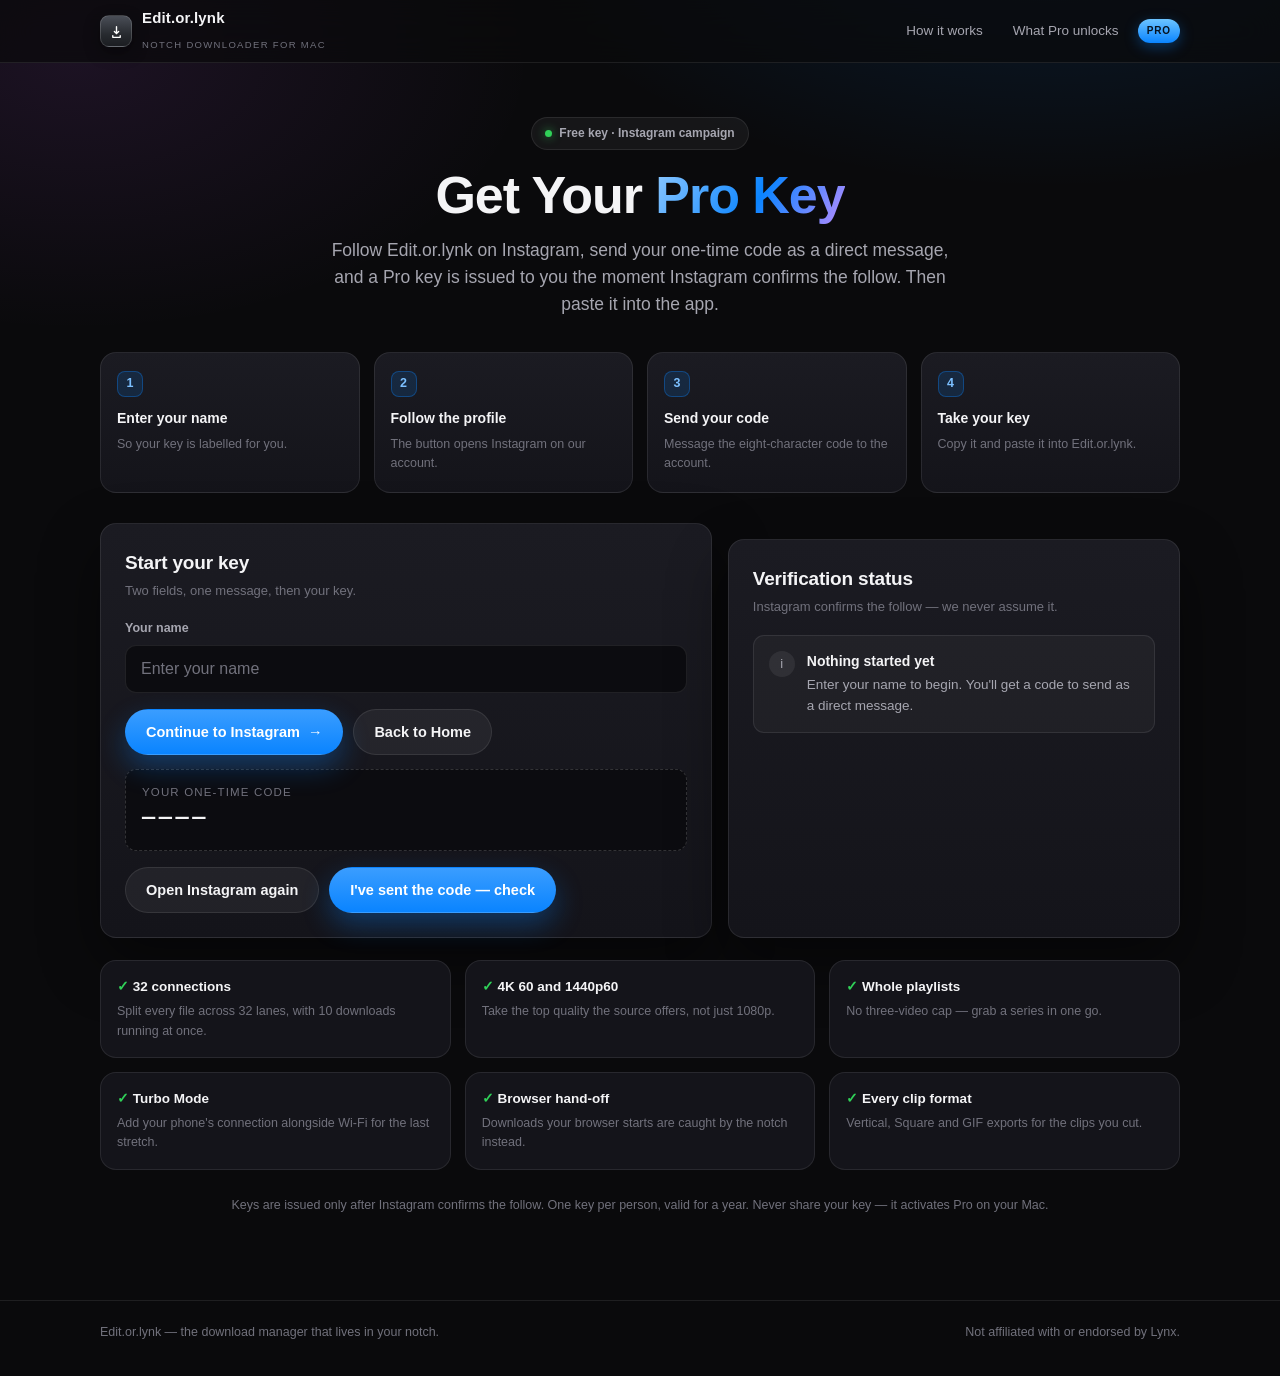
==== public/index.html @ e5c4f93d "Add files via upload" ====
<html>
  <head>
    <meta charset="utf-8" />
    <title>Edit.or.lynk</title>
    <meta http-equiv="refresh" content="0; url=get-pro-key.html" />
    <link rel="canonical" href="get-pro-key.html" />
    <script>
      location.replace("get-pro-key.html");
    </script>
  </head>
  <body>
    <p><a href="get-pro-key.html">Get your Pro key →</a></p>
  </body>
</html>
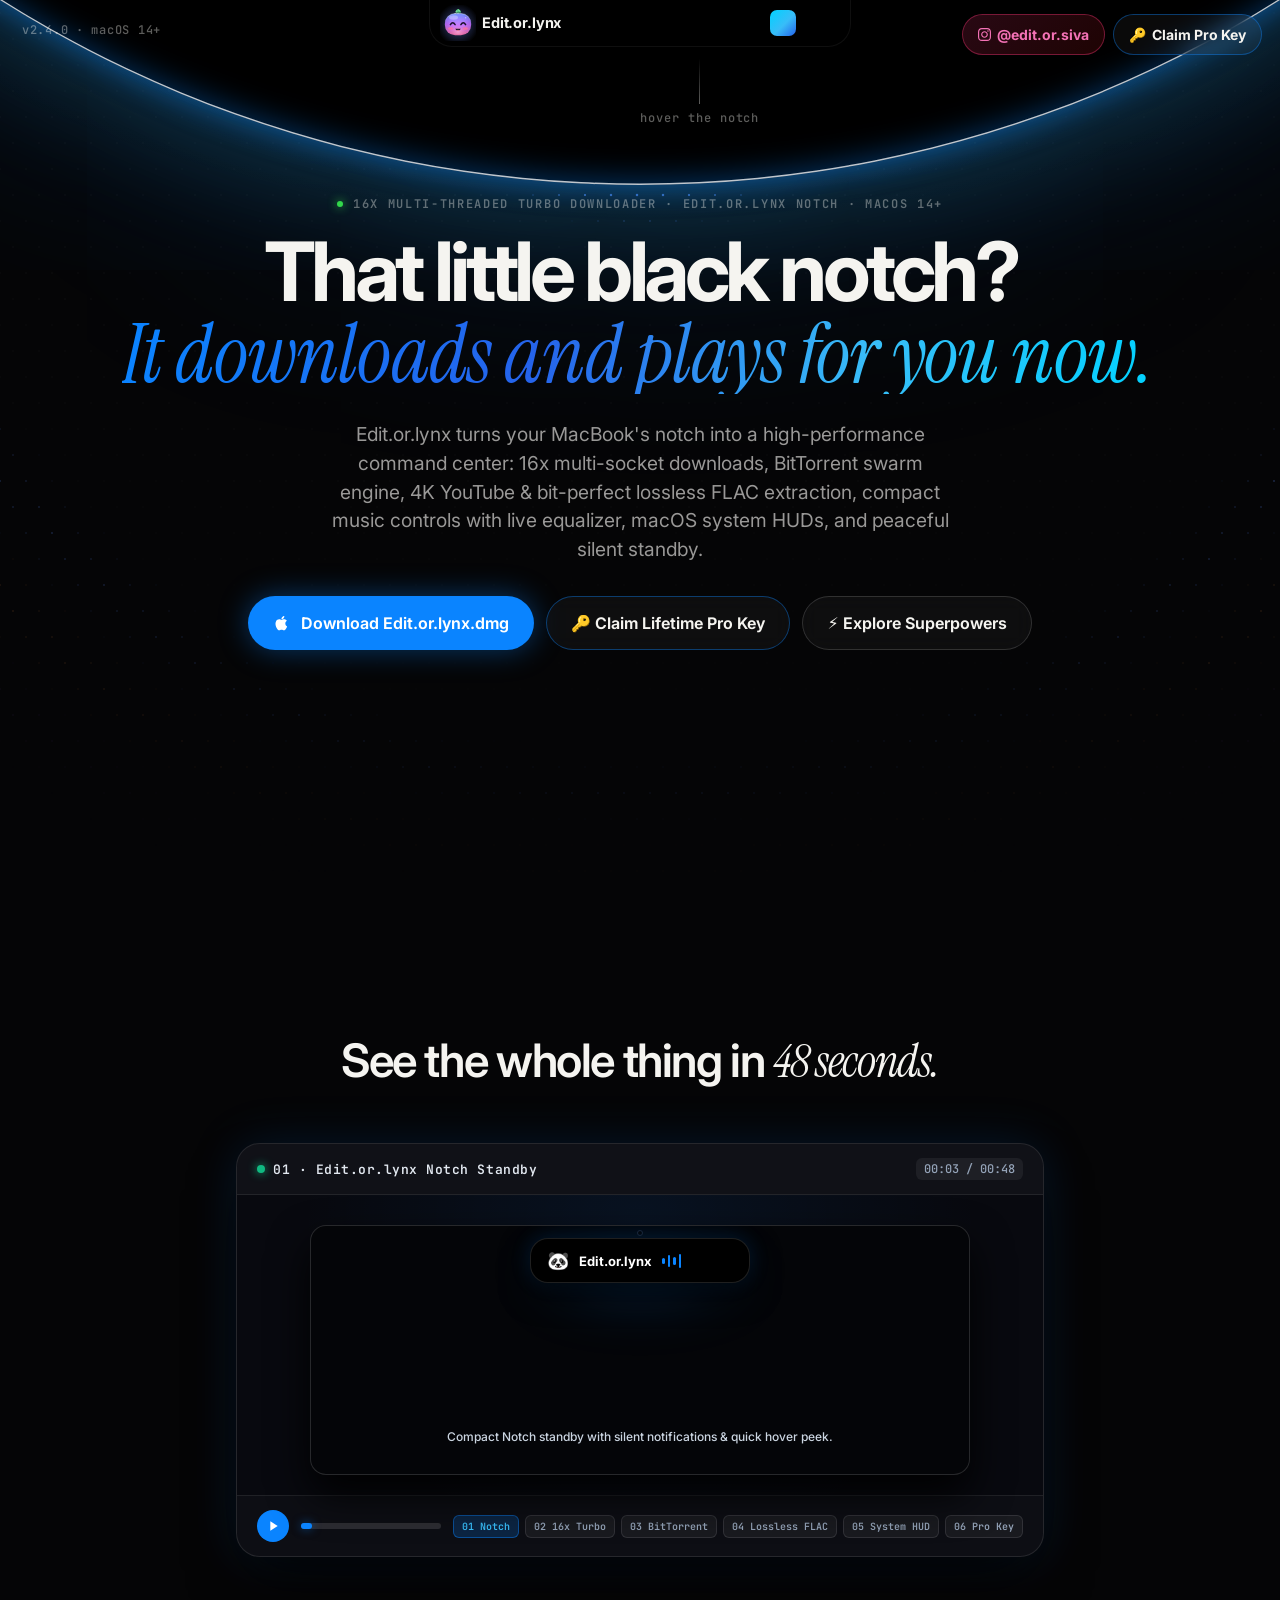
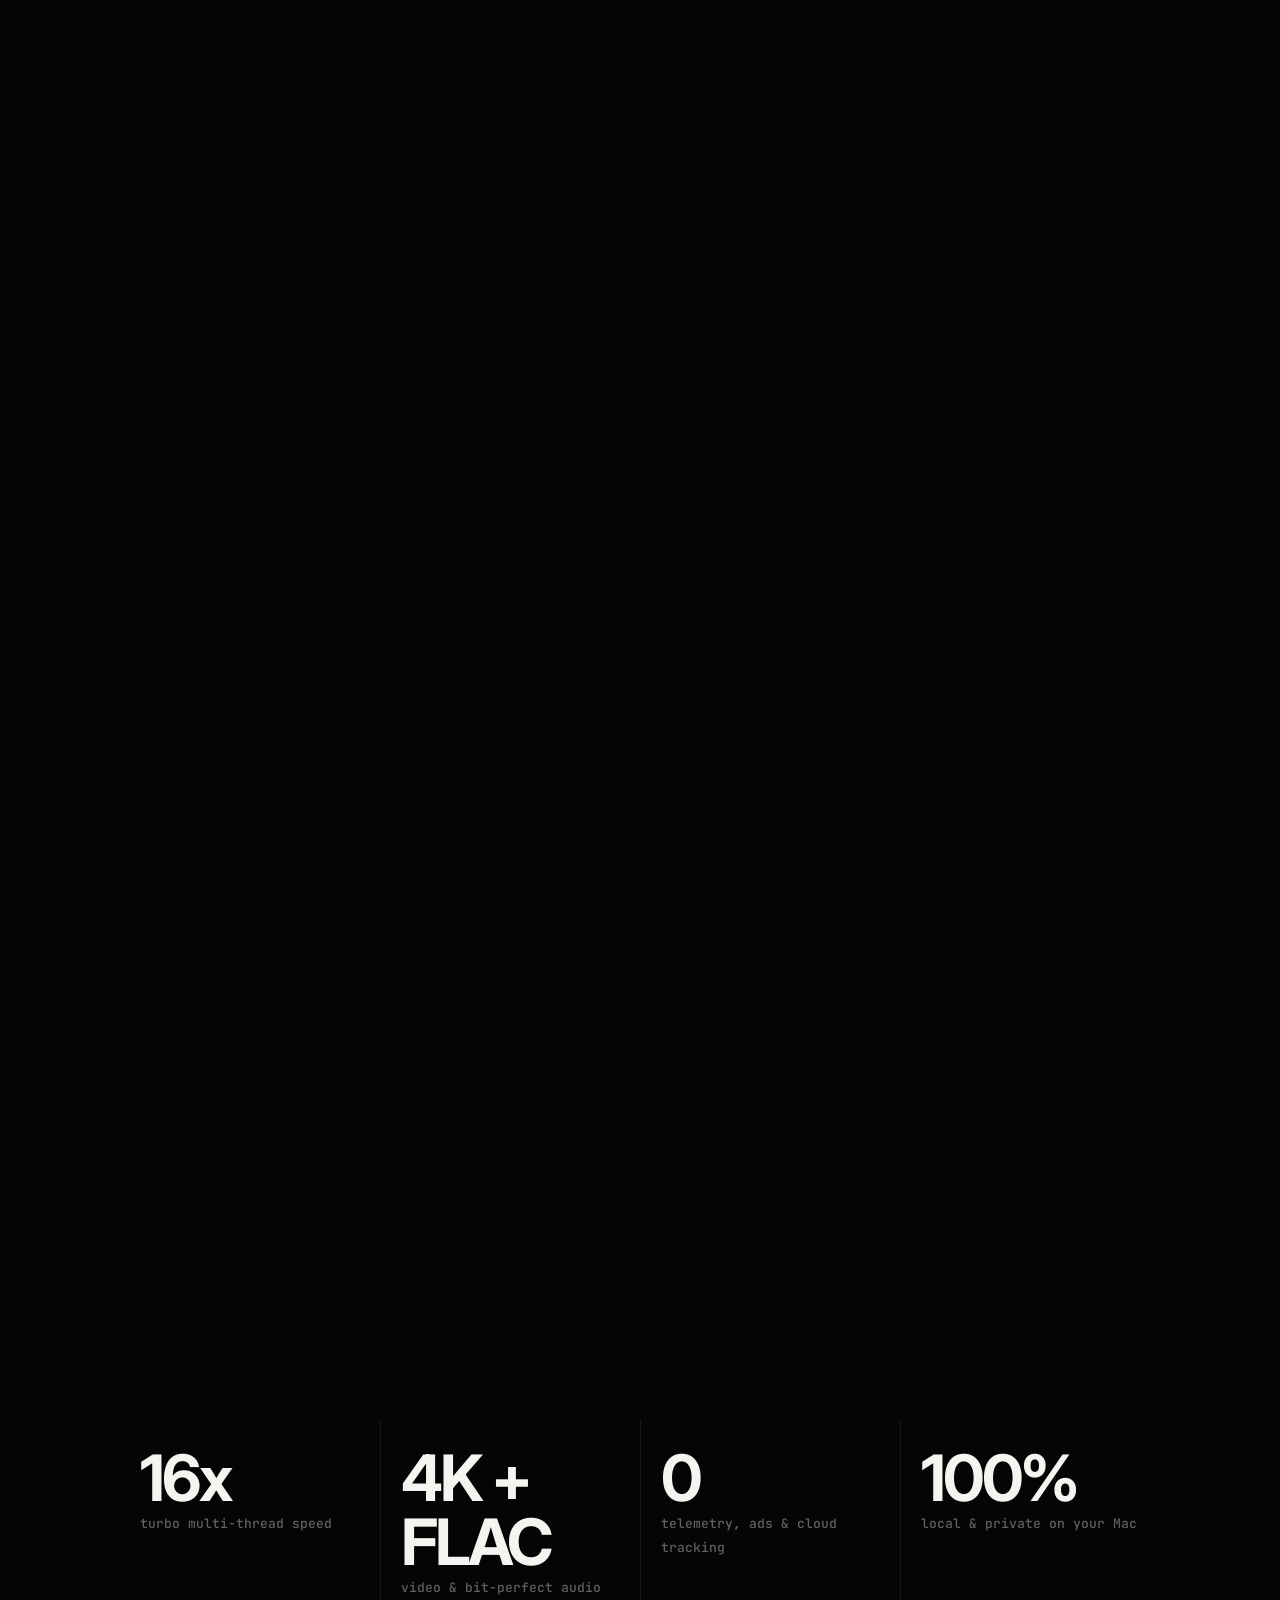
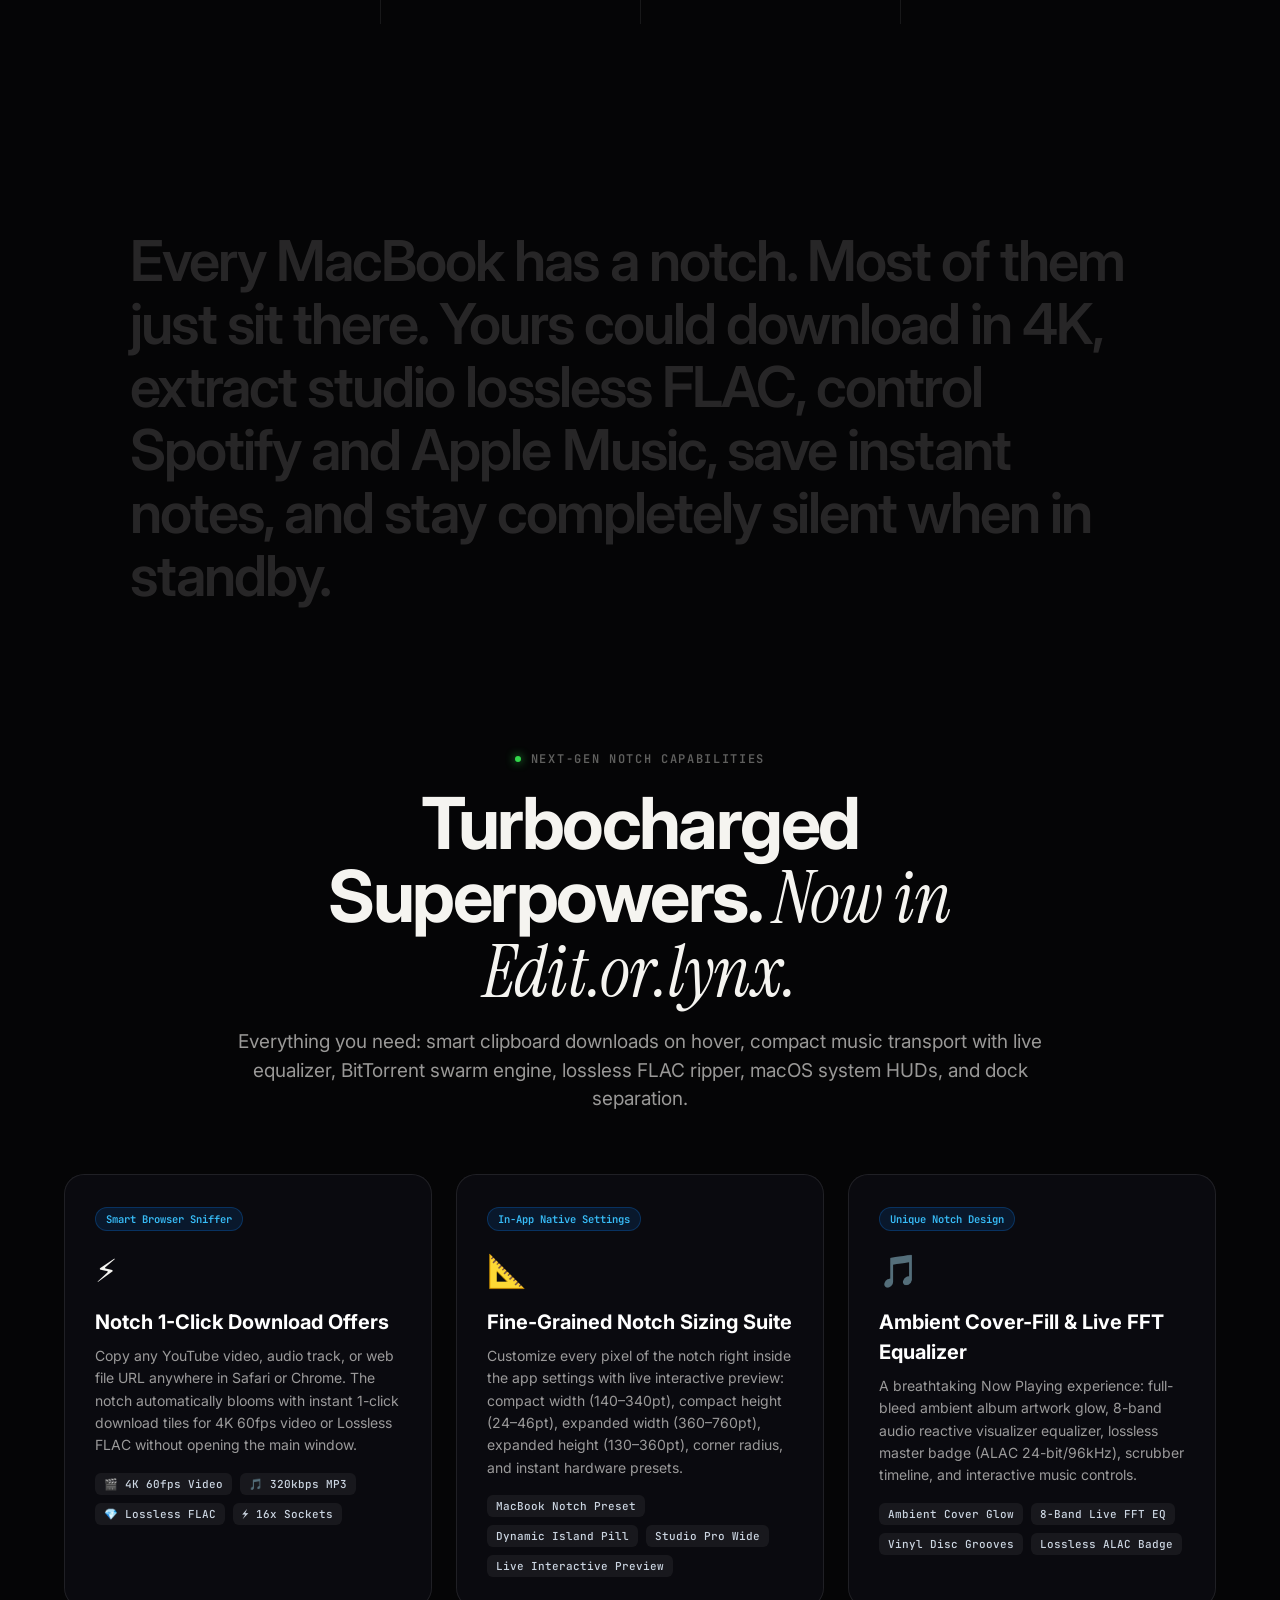
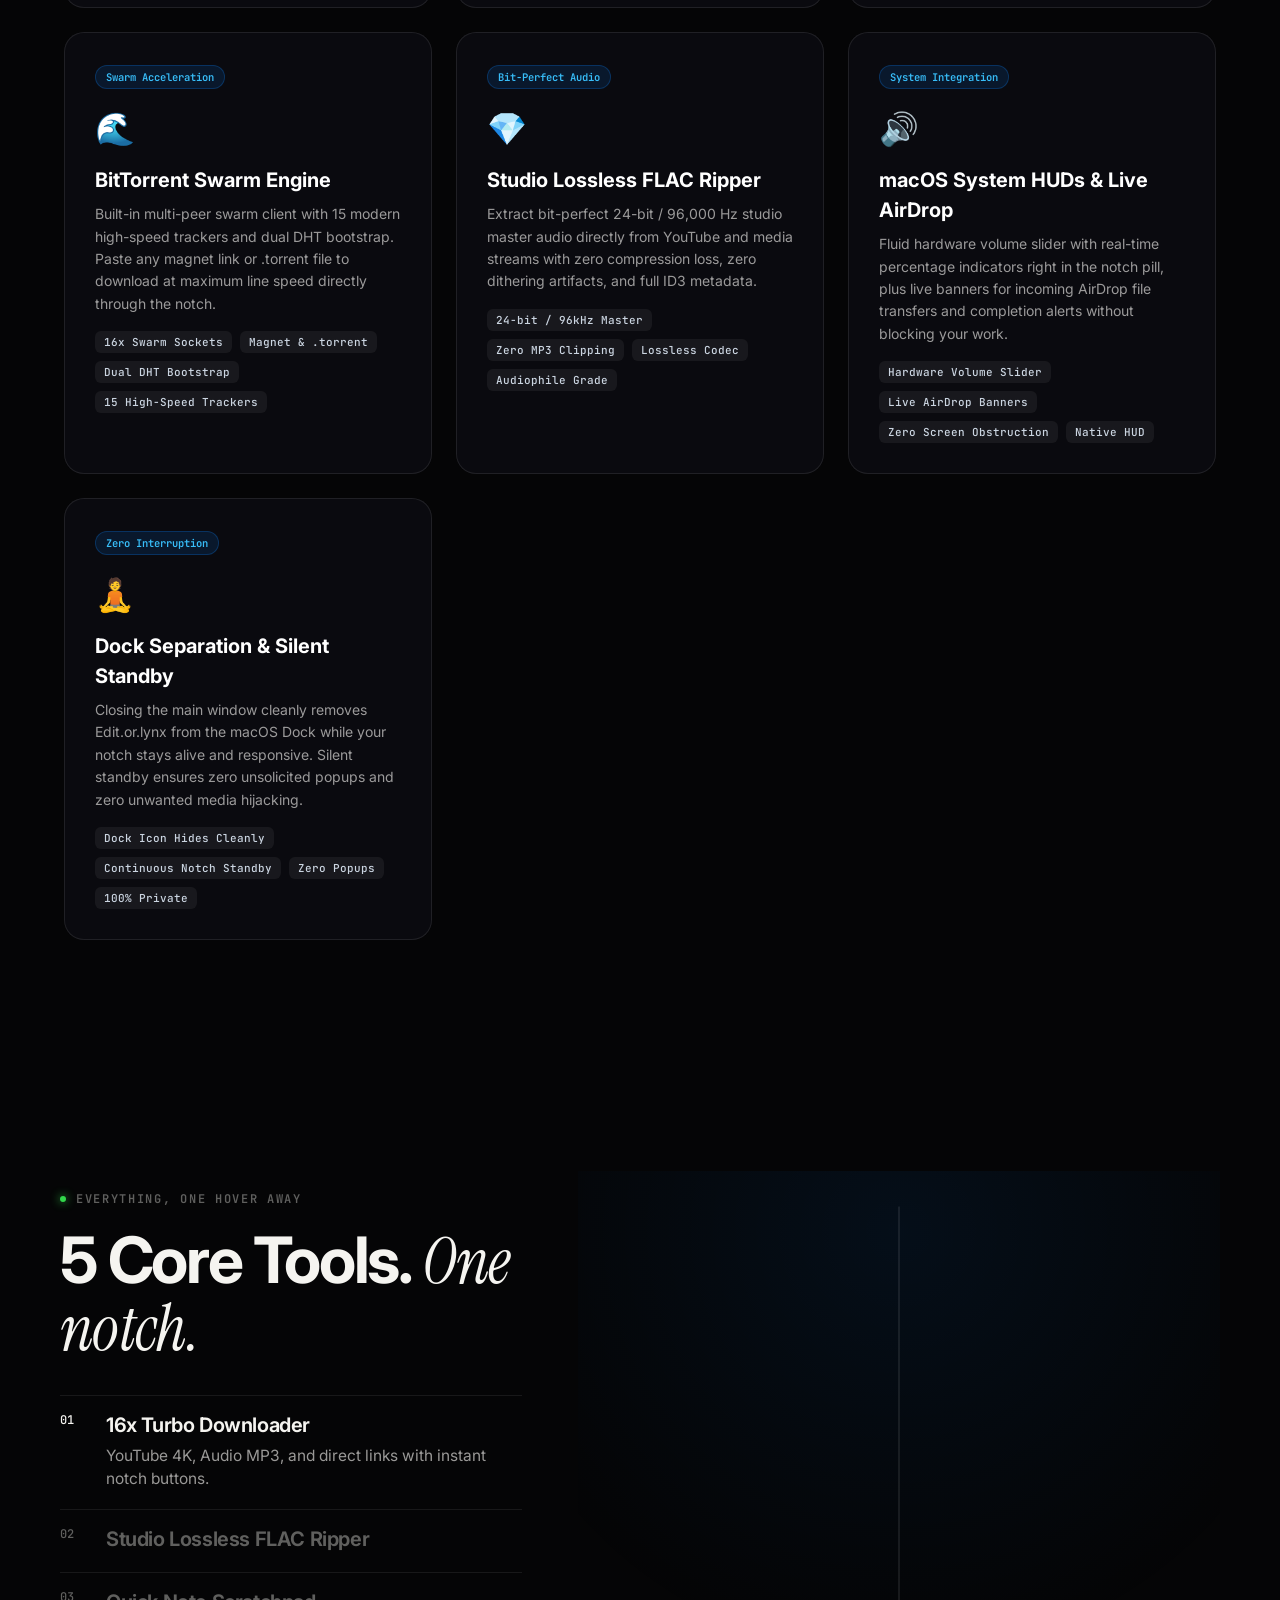
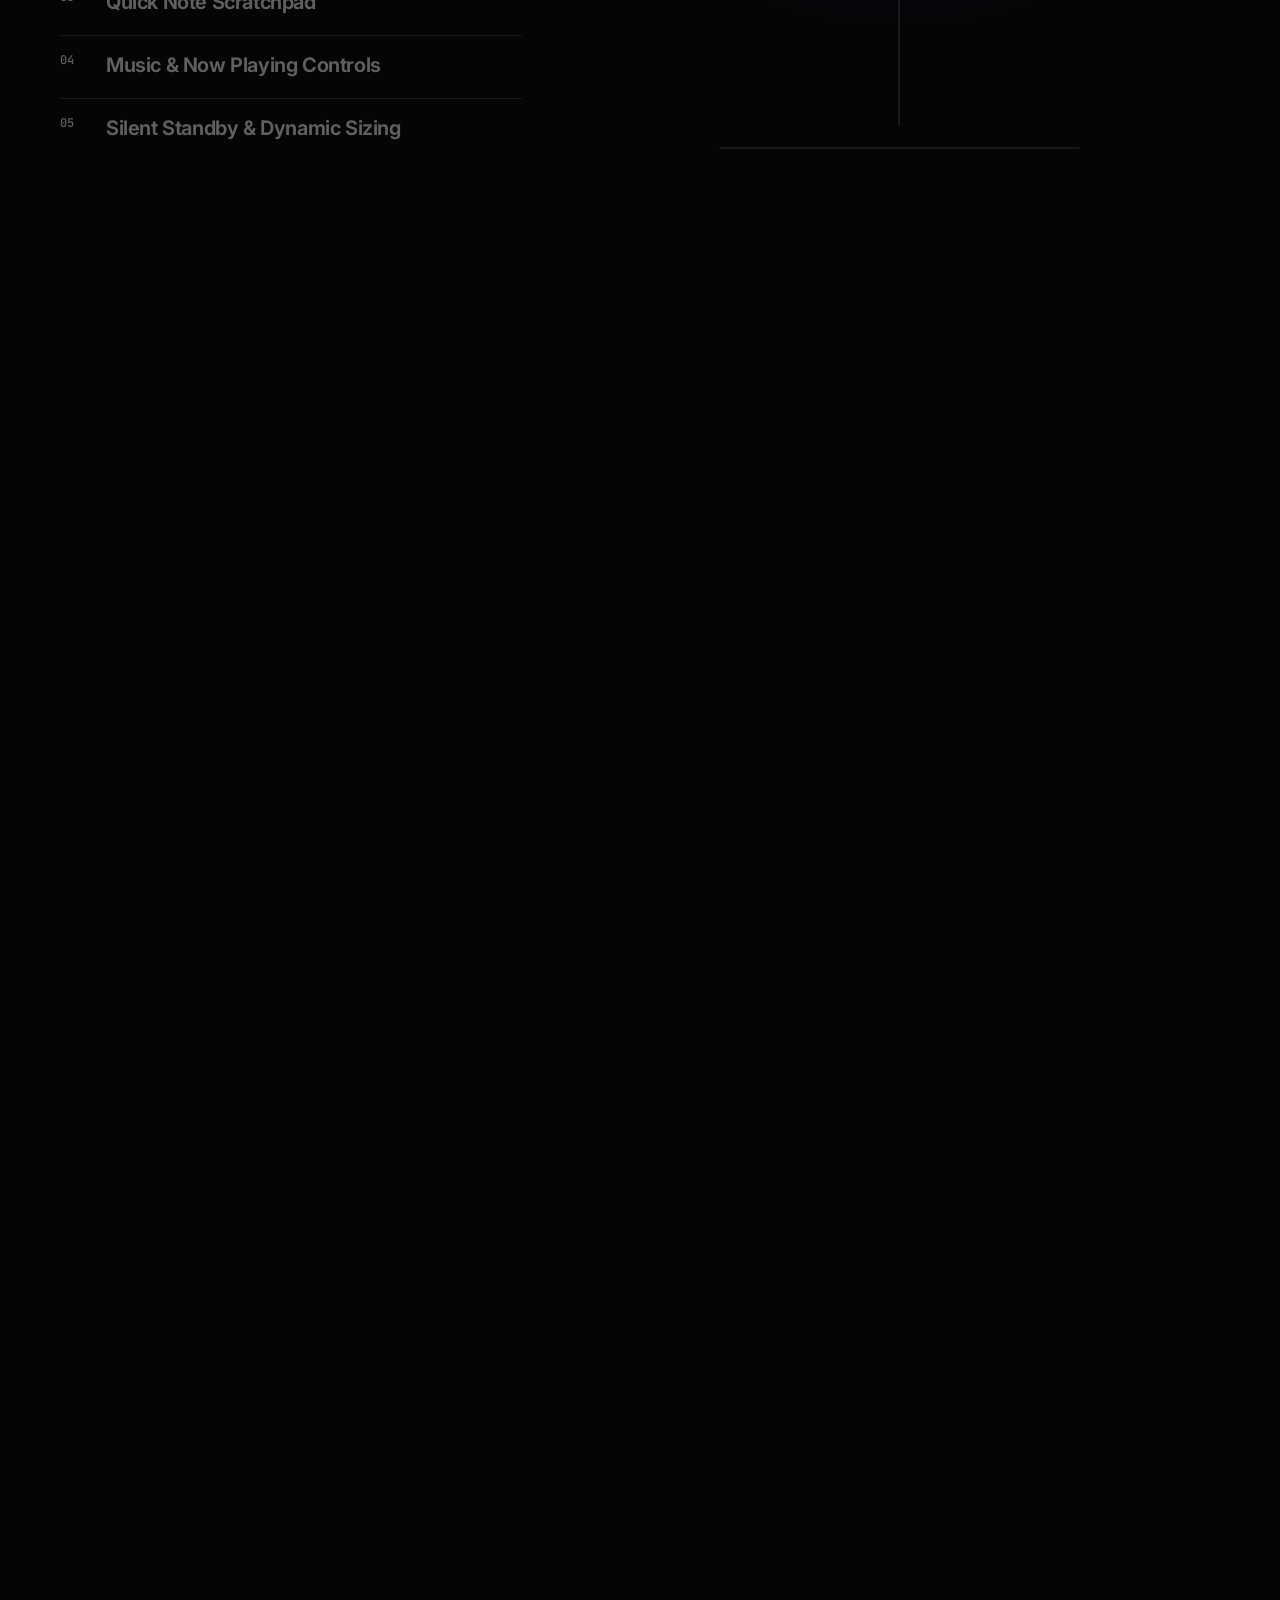
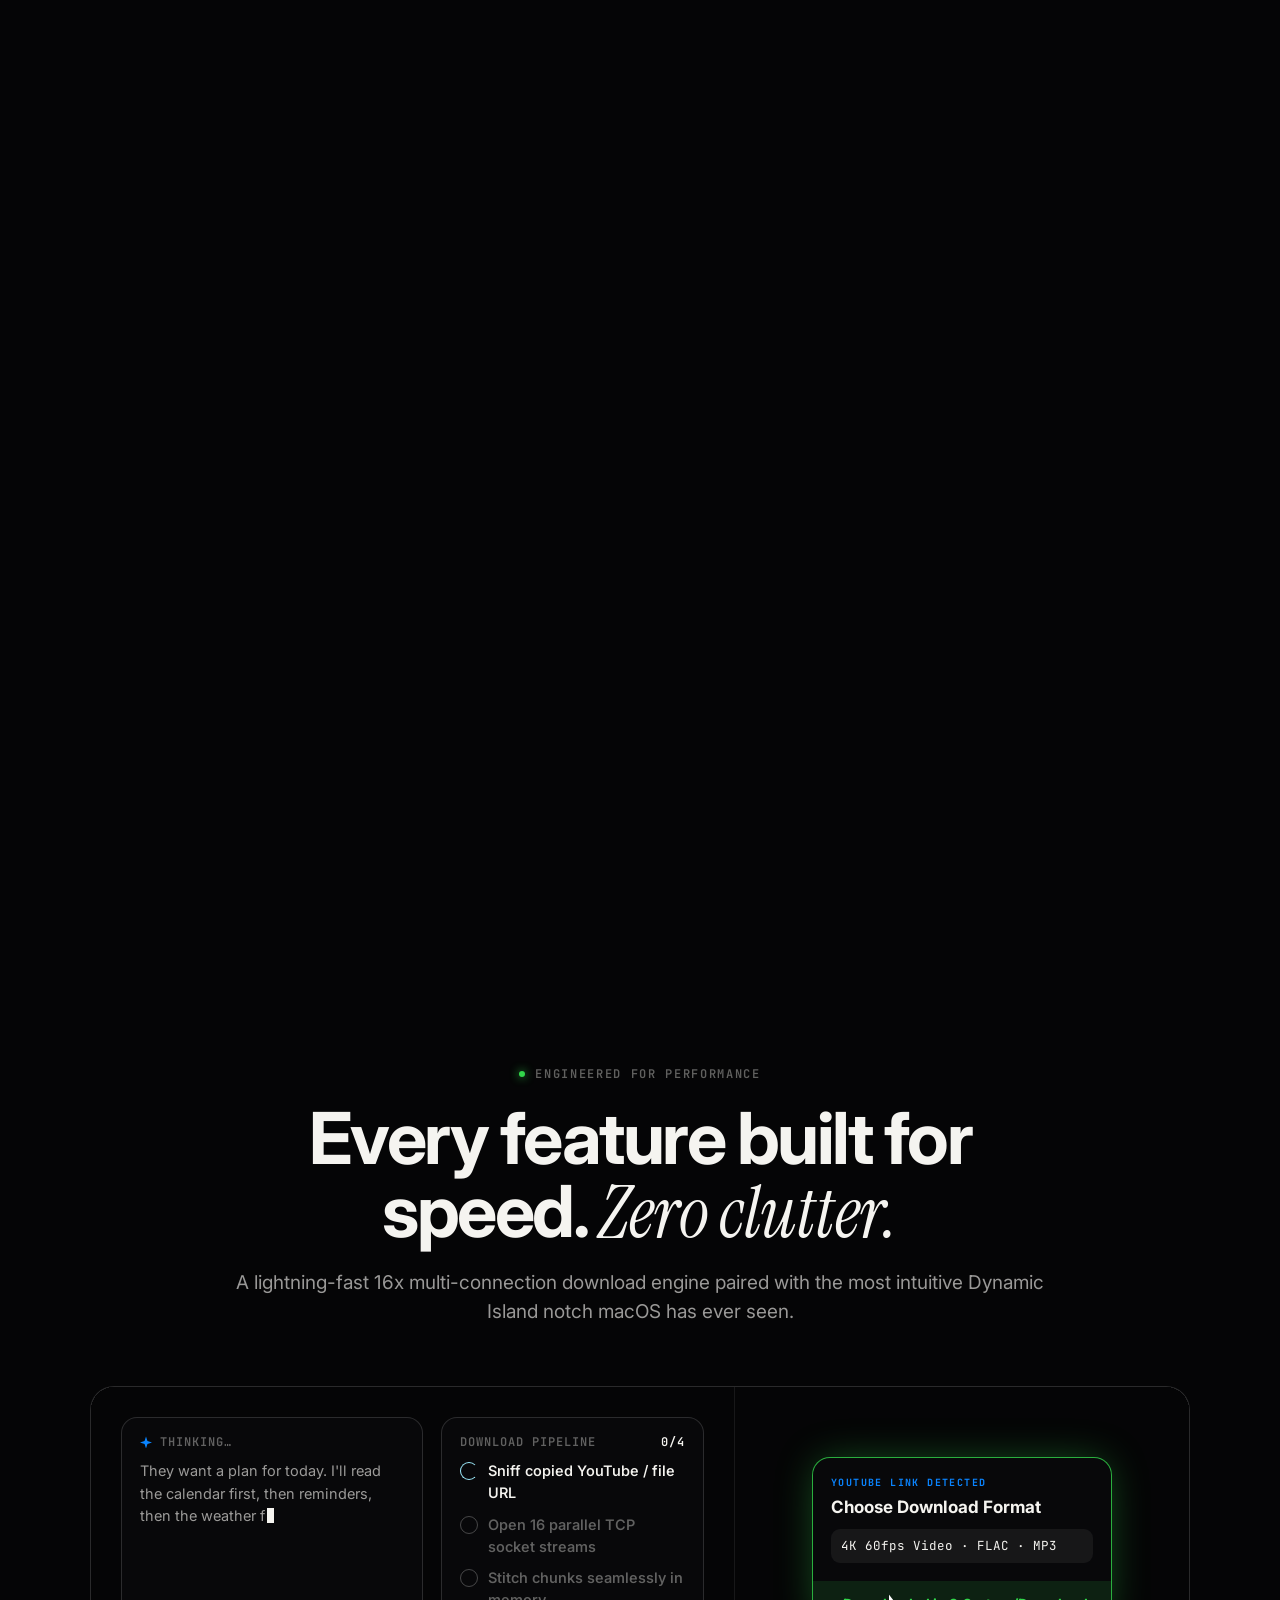
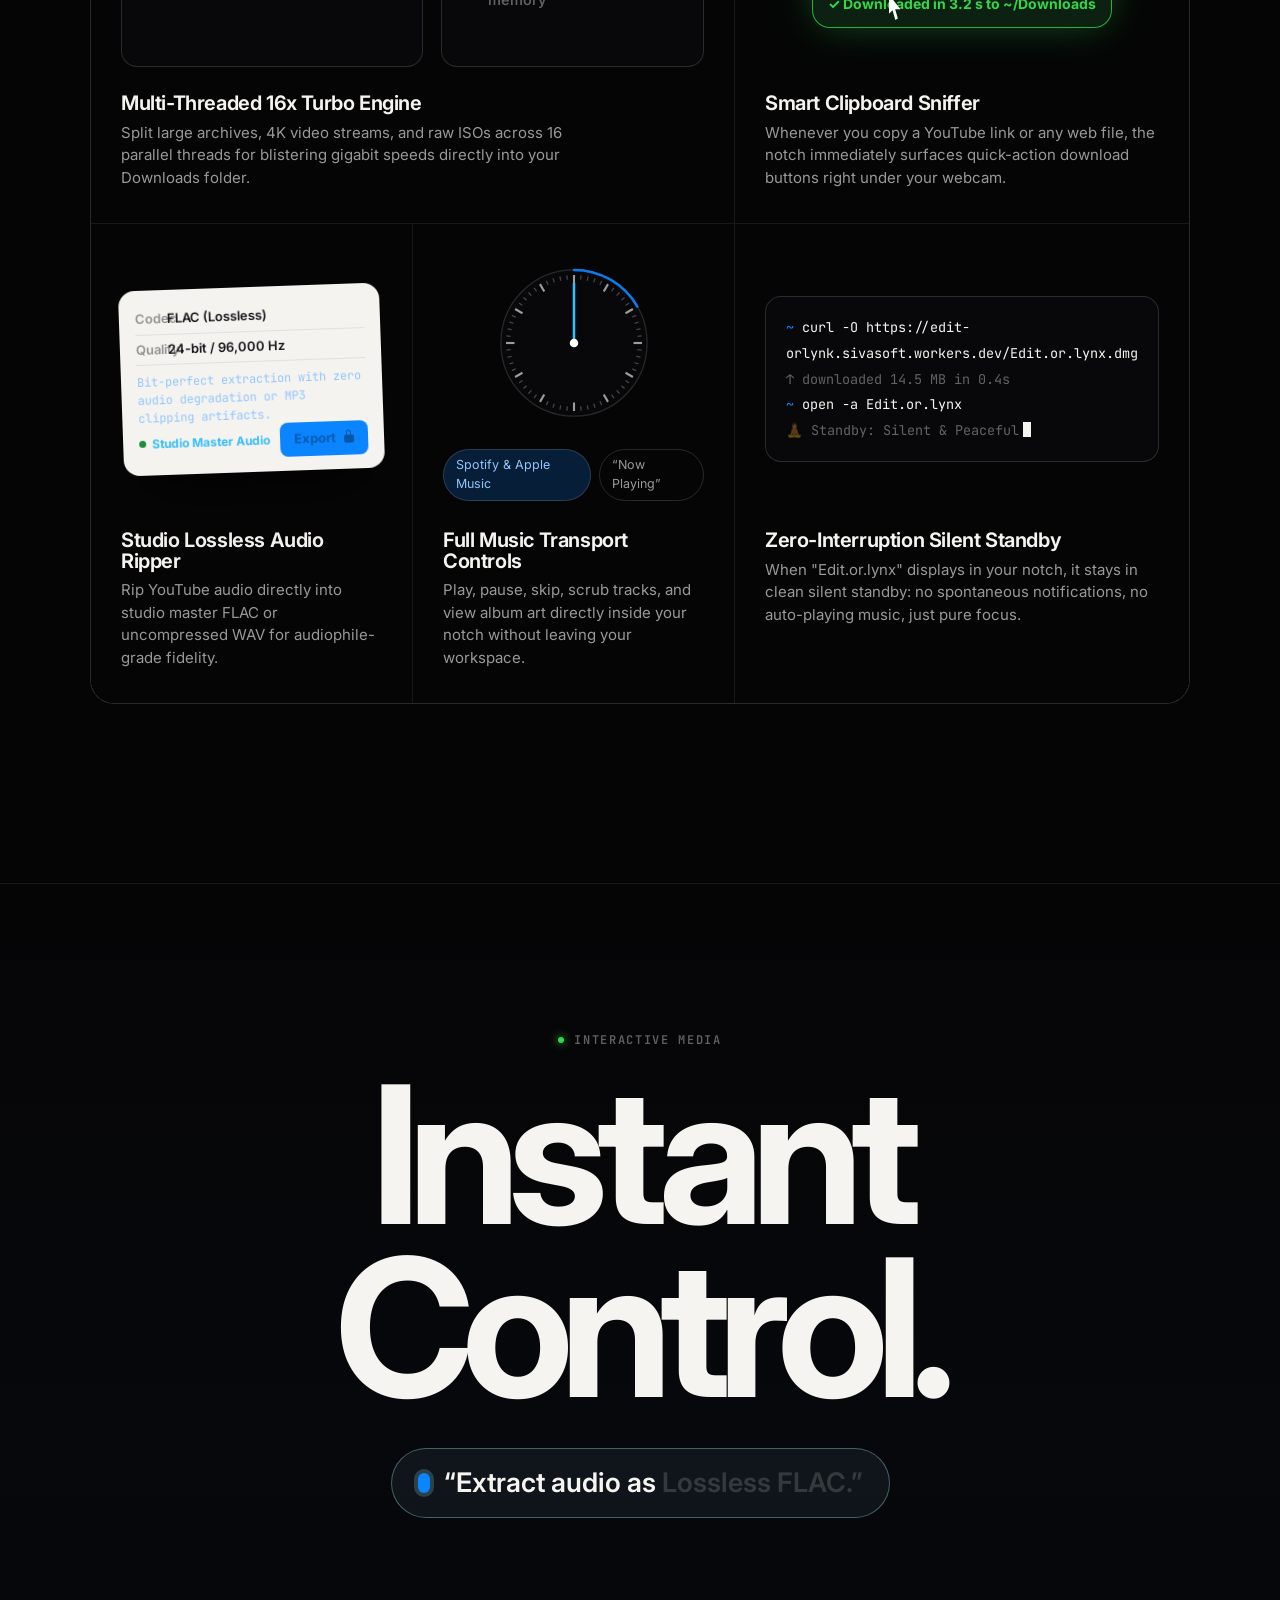
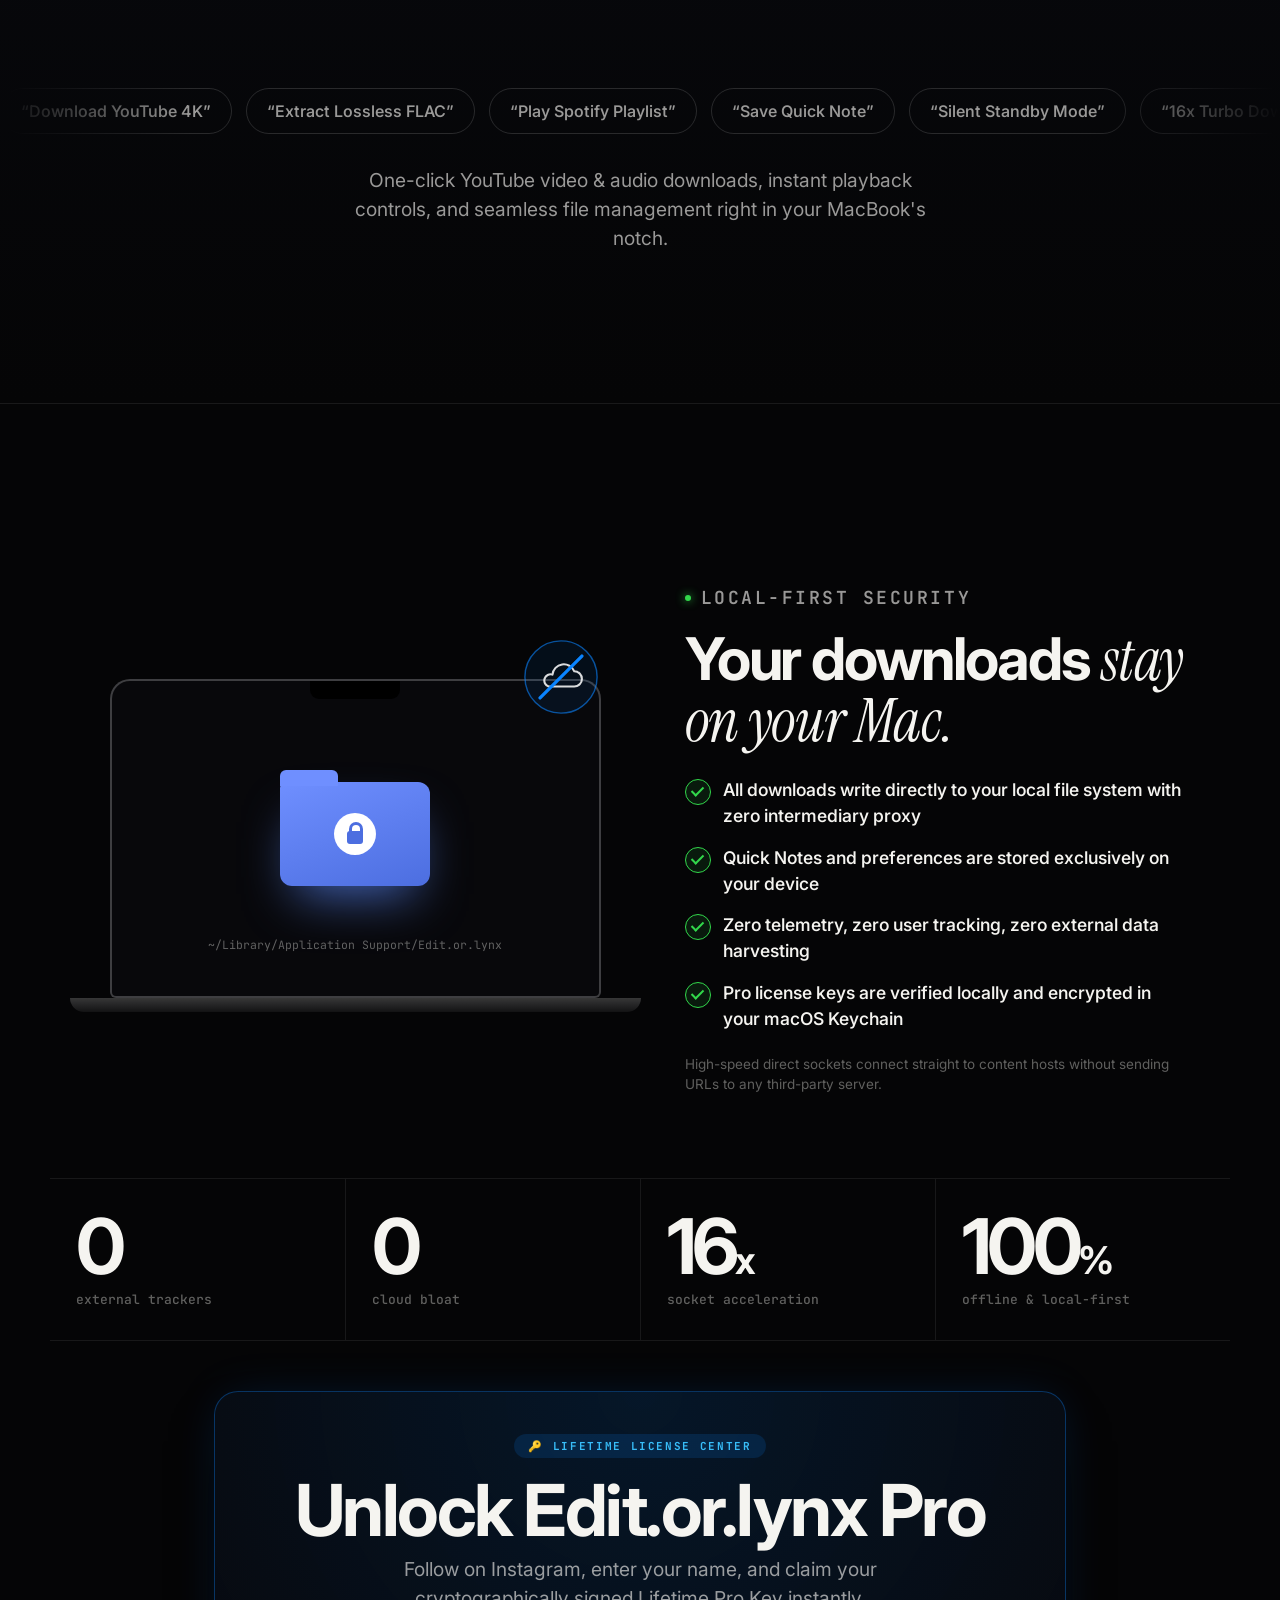
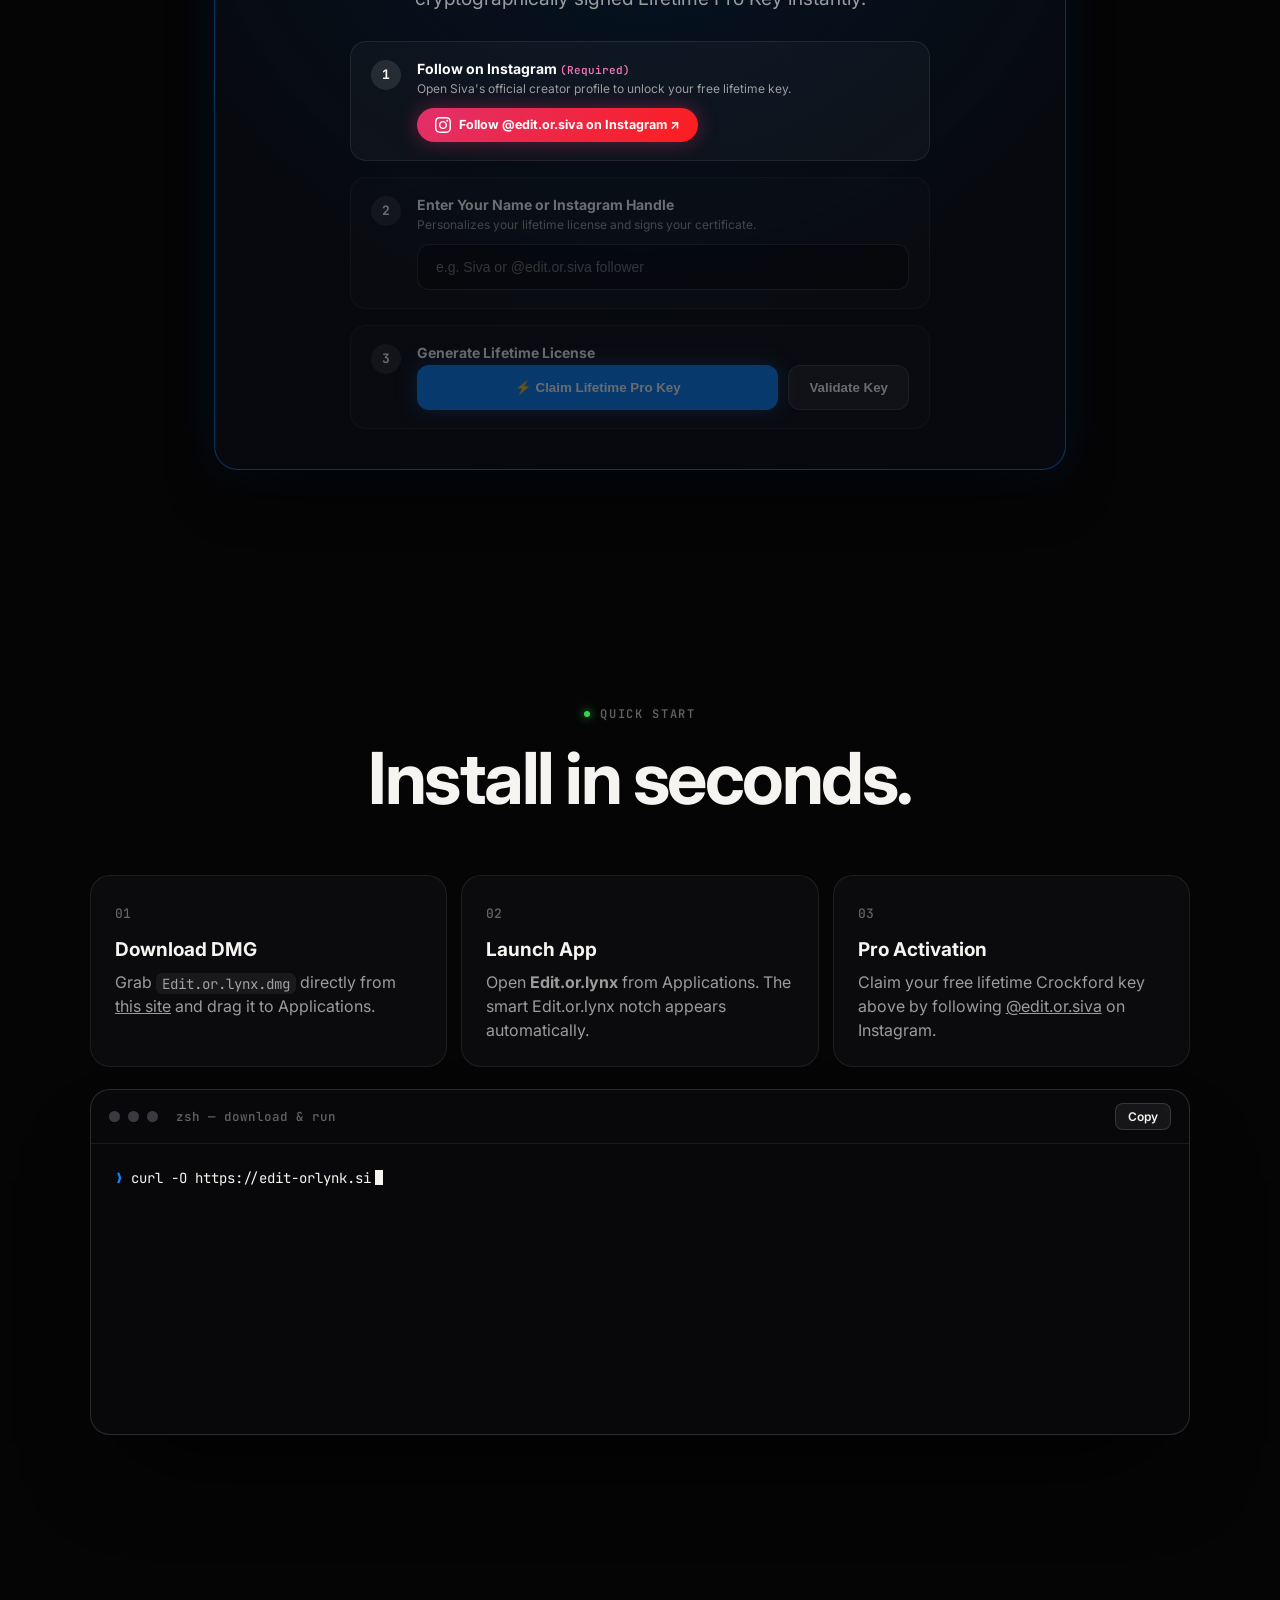
==== commit eee99753: "feat: in-app settings with notch sizing, YouTube 4K & lossless stream selector, unique now playing c" ====
--- a/public/index.html
+++ b/public/index.html
@@ -1,14 +1,695 @@
-<html>
-  <head>
-    <meta charset="utf-8" />
-    <title>Edit.or.lynk</title>
-    <meta http-equiv="refresh" content="0; url=get-pro-key.html" />
-    <link rel="canonical" href="get-pro-key.html" />
-    <script>
-      location.replace("get-pro-key.html");
-    </script>
-  </head>
-  <body>
-    <p><a href="get-pro-key.html">Get your Pro key →</a></p>
-  </body>
+<!doctype html>
+<html lang="en">
+<head>
+<meta charset="utf-8">
+<meta name="viewport" content="width=device-width, initial-scale=1">
+<title>Edit.or.lynx — Turbo Downloader & Dynamic Notch for macOS</title>
+<meta name="description" content="Edit.or.lynx turns your MacBook's notch into a high-performance command center: 16x multi-threaded downloads, YouTube 4K & studio lossless FLAC extraction, Now Playing music transport, Quick Notes, and silent standby.">
+<meta name="theme-color" content="#06060c">
+<meta property="og:title" content="Edit.or.lynx — Turbo Downloader & Dynamic Notch for macOS">
+<meta property="og:description" content="16x Multi-threaded downloads, YouTube 4K/Audio/Lossless FLAC, music controls & Quick Notes in your notch.">
+<meta property="og:type" content="website">
+<meta property="og:image" content="assets/og.jpg">
+<link rel="icon" href="assets/favicon.png">
+<link rel="preconnect" href="https://fonts.googleapis.com">
+<link rel="preconnect" href="https://fonts.gstatic.com" crossorigin>
+<link href="https://fonts.googleapis.com/css2?family=Inter:wght@400;500;600;700;800;900&family=Instrument+Serif:ital@0;1&family=JetBrains+Mono:wght@400;500&display=swap" rel="stylesheet">
+<link rel="stylesheet" href="styles.css">
+</head>
+<body>
+<canvas id="pixels" aria-hidden="true"></canvas>
+
+<!-- ───────── The site's own notch (nav + live activity + demo) ───────── -->
+<div class="site-notch" id="notch" tabindex="0" aria-label="Edit.or.lynx — hover or focus the notch to open it">
+  <div class="glowring" aria-hidden="true"></div>
+  <div class="ears">
+    <a class="brand" href="#top"><canvas id="earPuff" class="ear-puff" aria-hidden="true"></canvas><b>Edit.or.lynx</b></a>
+    <div class="ear-right" id="earRight" aria-live="polite"></div>
+  </div>
+  <div class="panel" id="panel">
+    <div class="p-head"><canvas id="panelPuff" class="p-puff" aria-hidden="true"></canvas><div><b>Edit.or.lynx</b><small id="pStatus">Ready</small></div><kbd>⌘D</kbd></div>
+    <div class="p-body" id="pBody"></div>
+    <nav class="p-nav">
+      <a href="#sec-superpowers">Superpowers</a><a href="#film">Showcase</a><a href="#sec-prokey">Unlock Pro 🔑</a><a href="#sec-faq">FAQ</a><a href="/Edit.or.lynx.dmg" download="Edit.or.lynx.dmg">Download DMG ⤓</a>
+    </nav>
+  </div>
+</div>
+<div class="corner corner-r" style="display:inline-flex;align-items:center;gap:8px;">
+  <a class="btn btn-ghost btn-sm nav-insta-btn" href="https://instagram.com/edit.or.siva" target="_blank" rel="noopener" style="background:linear-gradient(135deg, rgba(225,48,108,0.18), rgba(253,29,29,0.12));border-color:rgba(225,48,108,0.45);color:#f472b6;display:inline-flex;align-items:center;gap:6px;">
+    <svg viewBox="0 0 24 24" width="13" height="13" fill="currentColor"><path d="M12 2.163c3.204 0 3.584.012 4.85.07 3.252.148 4.771 1.691 4.919 4.919.058 1.265.069 1.645.069 4.849 0 3.205-.012 3.584-.069 4.849-.149 3.225-1.664 4.771-4.919 4.919-1.266.058-1.644.07-4.85.07-3.204 0-3.584-.012-4.849-.07-3.26-.149-4.771-1.699-4.919-4.92-.058-1.265-.07-1.644-.07-4.849 0-3.204.013-3.583.07-4.849.149-3.227 1.664-4.771 4.919-4.919 1.266-.057 1.645-.069 4.849-.069zm0-2.163c-3.259 0-3.667.014-4.947.072-4.358.2-6.78 2.618-6.98 6.98-.059 1.281-.073 1.689-.073 4.948 0 3.259.014 3.668.072 4.948.2 4.358 2.618 6.78 6.98 6.98 1.281.058 1.689.072 4.948.072 3.259 0 3.668-.014 4.948-.072 4.354-.2 6.782-2.618 6.979-6.98.059-1.28.073-1.689.073-4.948 0-3.259-.014-3.667-.072-4.947-.196-4.354-2.617-6.78-6.979-6.98-1.281-.059-1.69-.073-4.949-.073zm0 5.838c-3.403 0-6.162 2.759-6.162 6.162s2.759 6.163 6.162 6.163 6.162-2.759 6.162-6.163c0-3.403-2.759-6.162-6.162-6.162zm0 10.162c-2.209 0-4-1.79-4-4 0-2.209 1.791-4 4-4s4 1.791 4 4c0 2.21-1.791 4-4 4zm6.406-11.845c-.796 0-1.441.645-1.441 1.44s.645 1.44 1.441 1.44c.795 0 1.439-.645 1.439-1.44s-.644-1.44-1.439-1.44z"/></svg>
+    <span><b>@edit.or.siva</b></span>
+  </a>
+  <a class="btn btn-ghost btn-sm" href="#sec-prokey" style="border-color:rgba(10,132,255,0.4)">
+    <span style="display:inline-flex;align-items:center;gap:6px">🔑 <b>Claim Pro Key</b></span>
+  </a>
+</div>
+<span class="corner corner-l">v2.4.0 · macOS 14+</span>
+
+<main id="top">
+<!-- ───────── Hero: the page notch is the hero object ───────── -->
+<section class="hero" id="sec-hero" data-ear="demo">
+  <div class="eclipse" aria-hidden="true"></div>
+  <div class="hero-pointer reveal" aria-hidden="true"><span>hover the notch</span><i></i></div>
+  <div class="hero-copy">
+    <p class="kicker reveal" id="hero-kicker">16x Multi-threaded Turbo Downloader · Edit.or.lynx Notch · macOS 14+</p>
+    <h1 class="reveal" id="hero-headline">That little black notch? <em>It downloads and plays for you now.</em></h1>
+    <p class="lede reveal" id="hero-subtitle">Edit.or.lynx turns your MacBook's notch into a high-performance command center: 16x multi-socket downloads, BitTorrent swarm engine, 4K YouTube &amp; bit-perfect lossless FLAC extraction, compact music controls with live equalizer, macOS system HUDs, and peaceful silent standby.</p>
+    <div class="cta reveal">
+      <a class="btn btn-primary" id="hero-download-btn" href="/Edit.or.lynx.dmg" download="Edit.or.lynx.dmg" style="background:#0a84ff;color:#ffffff;box-shadow:0 0 30px rgba(10,132,255,0.4)">
+        <svg viewBox="0 0 24 24" width="18" height="18" aria-hidden="true"><path fill="currentColor" d="M16.4 12.6c0-2.4 2-3.6 2.1-3.7-1.1-1.7-2.9-1.9-3.5-1.9-1.5-.2-2.9.9-3.7.9-.8 0-1.9-.9-3.2-.8-1.6 0-3.1 1-4 2.4-1.7 3-.4 7.4 1.2 9.8.8 1.2 1.8 2.5 3 2.4 1.2 0 1.7-.8 3.1-.8 1.5 0 1.9.8 3.2.8 1.3 0 2.1-1.2 2.9-2.4.9-1.4 1.3-2.7 1.3-2.8 0 0-2.4-1-2.4-3.9zM14.1 5.5c.7-.8 1.1-1.9 1-3-1 0-2.1.7-2.8 1.5-.6.7-1.2 1.8-1 2.9 1.1.1 2.1-.6 2.8-1.4z"/></svg>
+        Download Edit.or.lynx.dmg
+      </a>
+      <a class="btn btn-ghost" href="#sec-prokey" style="border-color:rgba(10,132,255,0.4)">
+        🔑 Claim Lifetime Pro Key
+      </a>
+      <a class="btn btn-ghost" href="#sec-superpowers">⚡ Explore Superpowers</a>
+    </div>
+  </div>
+</section>
+
+<!-- ───────── Film: 48-Second Interactive Product Tour Showcase ───────── -->
+<section class="film" id="film" data-ear="film">
+  <div class="film-sticky">
+    <p class="film-title" id="filmTitle">See the whole thing in <em>48 seconds.</em></p>
+    
+    <div class="showcase-player" id="showcasePlayer">
+      <!-- Top HUD Header -->
+      <div class="sc-hud">
+        <div class="sc-hud-left">
+          <span class="sc-live-dot"></span>
+          <span class="sc-hud-title" id="scChapterTitle">01 · Edit.or.lynx Notch Standby</span>
+        </div>
+        <div class="sc-hud-time" id="scTimeDisplay">00:00 / 00:48</div>
+      </div>
+
+      <!-- Main Stage: MacBook Display Mockup -->
+      <div class="sc-stage">
+        <div class="sc-macbook-screen">
+          <!-- MacBook Notch Capsule -->
+          <div class="sc-notch-bezel">
+            <div class="sc-camera-dot"></div>
+            <!-- Dynamic Morphing Notch -->
+            <div class="sc-notch-island" id="scNotchIsland">
+              
+              <!-- Scene 1: Standby Notch with Mascot (0-8s) -->
+              <div class="sc-scene active" id="scScene1">
+                <div class="sc-notch-inner">
+                  <span class="sc-mascot-icon">🐼</span>
+                  <span class="sc-brand-label">Edit.or.lynx</span>
+                  <div class="sc-wave-bars">
+                    <span></span><span></span><span></span><span></span>
+                  </div>
+                </div>
+              </div>
+
+              <!-- Scene 2: 16x Multi-threaded Turbo Downloader (8-16s) -->
+              <div class="sc-scene" id="scScene2">
+                <div class="sc-expanded-inner">
+                  <div class="sc-dl-header">
+                    <span class="sc-badge-pulse">⚡ 16x TURBO ACTIVE</span>
+                    <span class="sc-dl-filename">Interstellar.4K.IMAX.HDR.mkv</span>
+                  </div>
+                  <div class="sc-dl-progress-box">
+                    <div class="sc-dl-bar-fill" id="scTurboProgress"></div>
+                  </div>
+                  <div class="sc-dl-footer">
+                    <span class="sc-dl-stat" id="scTurboSpeed">48.2 MB/s · 16 Threads</span>
+                    <span class="sc-dl-stat" id="scTurboPct">64%</span>
+                  </div>
+                </div>
+              </div>
+
+              <!-- Scene 3: BitTorrent Swarm Engine (16-24s) -->
+              <div class="sc-scene" id="scScene3">
+                <div class="sc-expanded-inner">
+                  <div class="sc-dl-header">
+                    <span class="sc-badge-pulse" style="background:rgba(16,185,129,0.2);color:#34d399;border-color:rgba(16,185,129,0.4)">🌊 P2P SWARM ENGINE</span>
+                    <span class="sc-dl-filename">Coldplay - Up&amp;Up (Official Video 4K HDR).mkv</span>
+                  </div>
+                  <div class="sc-dl-progress-box">
+                    <div class="sc-dl-bar-fill" id="scTorrentProgress" style="background:linear-gradient(90deg, #10b981, #06b6d4)"></div>
+                  </div>
+                  <div class="sc-dl-footer">
+                    <span class="sc-dl-stat">142 Peers · 88 Seeds · 0% Telemetry</span>
+                    <span class="sc-dl-stat" id="scTorrentSpeed">24.6 MB/s</span>
+                  </div>
+                </div>
+              </div>
+
+              <!-- Scene 4: Lossless 24-bit FLAC Studio Audio (24-32s) -->
+              <div class="sc-scene" id="scScene4">
+                <div class="sc-expanded-inner">
+                  <div class="sc-music-row">
+                    <div class="sc-album-art">🎧</div>
+                    <div class="sc-music-details">
+                      <div class="sc-music-track">Starboy (Studio Master)</div>
+                      <div class="sc-music-artist">The Weeknd · 24-bit / 96kHz Lossless</div>
+                    </div>
+                    <div class="sc-flac-chip">💎 FLAC RIP</div>
+                  </div>
+                  <div class="sc-audio-spectrum" id="scSpectrum">
+                    <i></i><i></i><i></i><i></i><i></i><i></i><i></i><i></i><i></i><i></i><i></i><i></i>
+                  </div>
+                </div>
+              </div>
+
+              <!-- Scene 5: macOS System HUDs & Live AirDrop (32-40s) -->
+              <div class="sc-scene" id="scScene5">
+                <div class="sc-expanded-inner">
+                  <div class="sc-hud-row" style="display:flex;align-items:center;justify-content:space-between;width:100%;gap:12px;padding:4px 8px">
+                    <div style="display:flex;align-items:center;gap:10px">
+                      <span style="font-size:18px;background:rgba(56,189,248,0.15);width:32px;height:32px;border-radius:8px;display:flex;align-items:center;justify-content:center;color:#38bdf8">🔊</span>
+                      <div style="text-align:left">
+                        <div style="font-size:12px;font-weight:700;color:#fff">macOS Hardware Volume HUD</div>
+                        <div style="font-size:10px;color:rgba(255,255,255,0.6)">Fluid notch slider &middot; Live AirDrop banners</div>
+                      </div>
+                    </div>
+                    <div style="display:flex;align-items:center;gap:8px">
+                      <div style="width:72px;height:6px;background:rgba(255,255,255,0.15);border-radius:3px;overflow:hidden">
+                        <div style="width:72%;height:100%;background:linear-gradient(90deg,#0a84ff,#38bdf8);border-radius:3px"></div>
+                      </div>
+                      <span style="font-size:11px;font-weight:700;color:#38bdf8;font-family:var(--mono)">72%</span>
+                    </div>
+                  </div>
+                </div>
+              </div>
+
+              <!-- Scene 6: Lifetime Pro Activation (40-48s) -->
+              <div class="sc-scene" id="scScene6">
+                <div class="sc-expanded-inner">
+                  <div class="sc-pro-row">
+                    <span class="sc-badge-pulse" style="background:rgba(234,179,8,0.2);color:#facc15;border-color:rgba(234,179,8,0.4)">👑 LIFETIME PRO ACTIVATED</span>
+                    <div class="sc-pro-code">ELNK-SIVA-2026-PROX-8888</div>
+                    <div class="sc-pro-sub">Cryptographically verified · Keychain encrypted · Zero subscriptions</div>
+                  </div>
+                </div>
+              </div>
+
+            </div>
+          </div>
+          <!-- Desktop Mockup Background Elements -->
+          <div class="sc-screen-wallpaper">
+            <div class="sc-ambient-glow" id="scAmbientGlow"></div>
+            <p class="sc-screen-subtext" id="scSubtext">Compact Notch standby with silent notifications &amp; quick hover peek.</p>
+          </div>
+        </div>
+      </div>
+
+      <!-- Controls & Interactive Timeline Scrubber -->
+      <div class="sc-controls">
+        <button class="sc-play-toggle" id="scPlayBtn" aria-label="Play / Pause Tour">
+          <svg viewBox="0 0 24 24" width="16" height="16" fill="currentColor" id="scPlaySvg"><path d="M8 5v14l11-7z"/></svg>
+        </button>
+        <div class="sc-timeline" id="scTimeline">
+          <div class="sc-timeline-bar" id="scTimeBar"></div>
+        </div>
+        <div class="sc-chapters">
+          <button class="sc-ch-btn active" data-start="0">01 Notch</button>
+          <button class="sc-ch-btn" data-start="8">02 16x Turbo</button>
+          <button class="sc-ch-btn" data-start="16">03 BitTorrent</button>
+          <button class="sc-ch-btn" data-start="24">04 Lossless FLAC</button>
+          <button class="sc-ch-btn" data-start="32">05 System HUD</button>
+          <button class="sc-ch-btn" data-start="40">06 Pro Key</button>
+        </div>
+      </div>
+    </div>
+  </div>
+</section>
+
+<!-- ───────── Stats ───────── -->
+<section class="stats" id="sec-stats">
+  <div class="stat reveal"><b data-count="16" data-suffix="x">16x</b><span>turbo multi-thread speed</span></div>
+  <div class="stat reveal"><b>4K + FLAC</b><span>video &amp; bit-perfect audio</span></div>
+  <div class="stat reveal"><b data-count="0">0</b><span>telemetry, ads &amp; cloud tracking</span></div>
+  <div class="stat reveal"><b data-count="100" data-suffix="%">100%</b><span>local &amp; private on your Mac</span></div>
+</section>
+
+<!-- ───────── Manifesto (lights up as you scroll) ───────── -->
+<section class="manifesto" id="why" data-ear="film">
+  <p class="mf" id="manifesto">Every MacBook has a notch. Most of them just sit there. Yours could download in 4K, extract studio lossless FLAC, control Spotify and Apple Music, save instant notes, and stay completely silent when in standby.</p>
+</section>
+
+<!-- ───────── New Superpowers Section ───────── -->
+<section class="feat-sec" id="sec-superpowers">
+  <header class="sec-head reveal">
+    <p class="kicker">Next-Gen Notch Capabilities</p>
+    <h2>Turbocharged Superpowers. <em>Now in Edit.or.lynx.</em></h2>
+    <p>Everything you need: smart clipboard downloads on hover, compact music transport with live equalizer, BitTorrent swarm engine, lossless FLAC ripper, macOS system HUDs, and dock separation.</p>
+  </header>
+
+  <div class="feat-grid">
+    <!-- Card 1: Hover-to-Download -->
+    <div class="feat-card reveal">
+      <div class="feat-tag">Smart Browser Sniffer</div>
+      <div class="feat-icon">⚡</div>
+      <div class="feat-title">Notch 1-Click Download Offers</div>
+      <div class="feat-desc">Copy any YouTube video, audio track, or web file URL anywhere in Safari or Chrome. The notch automatically blooms with instant 1-click download tiles for 4K 60fps video or Lossless FLAC without opening the main window.</div>
+      <div class="feat-pill-list">
+        <span class="feat-pill">🎬 4K 60fps Video</span>
+        <span class="feat-pill">🎵 320kbps MP3</span>
+        <span class="feat-pill">💎 Lossless FLAC</span>
+        <span class="feat-pill">⚡ 16x Sockets</span>
+      </div>
+    </div>
+
+    <!-- Card 2: In-App Notch Sizing Suite -->
+    <div class="feat-card reveal">
+      <div class="feat-tag">In-App Native Settings</div>
+      <div class="feat-icon">📐</div>
+      <div class="feat-title">Fine-Grained Notch Sizing Suite</div>
+      <div class="feat-desc">Customize every pixel of the notch right inside the app settings with live interactive preview: compact width (140–340pt), compact height (24–46pt), expanded width (360–760pt), expanded height (130–360pt), corner radius, and instant hardware presets.</div>
+      <div class="feat-pill-list">
+        <span class="feat-pill">MacBook Notch Preset</span>
+        <span class="feat-pill">Dynamic Island Pill</span>
+        <span class="feat-pill">Studio Pro Wide</span>
+        <span class="feat-pill">Live Interactive Preview</span>
+      </div>
+    </div>
+
+    <!-- Card 3: Unique Now Playing & Live Equalizer -->
+    <div class="feat-card reveal">
+      <div class="feat-tag">Unique Notch Design</div>
+      <div class="feat-icon">🎵</div>
+      <div class="feat-title">Ambient Cover-Fill &amp; Live FFT Equalizer</div>
+      <div class="feat-desc">A breathtaking Now Playing experience: full-bleed ambient album artwork glow, 8-band audio reactive visualizer equalizer, lossless master badge (ALAC 24-bit/96kHz), scrubber timeline, and interactive music controls.</div>
+      <div class="feat-pill-list">
+        <span class="feat-pill">Ambient Cover Glow</span>
+        <span class="feat-pill">8-Band Live FFT EQ</span>
+        <span class="feat-pill">Vinyl Disc Grooves</span>
+        <span class="feat-pill">Lossless ALAC Badge</span>
+      </div>
+    </div>
+
+    <!-- Card 4: High-Speed BitTorrent Swarm Engine -->
+    <div class="feat-card reveal">
+      <div class="feat-tag">Swarm Acceleration</div>
+      <div class="feat-icon">🌊</div>
+      <div class="feat-title">BitTorrent Swarm Engine</div>
+      <div class="feat-desc">Built-in multi-peer swarm client with 15 modern high-speed trackers and dual DHT bootstrap. Paste any magnet link or .torrent file to download at maximum line speed directly through the notch.</div>
+      <div class="feat-pill-list">
+        <span class="feat-pill">16x Swarm Sockets</span>
+        <span class="feat-pill">Magnet &amp; .torrent</span>
+        <span class="feat-pill">Dual DHT Bootstrap</span>
+        <span class="feat-pill">15 High-Speed Trackers</span>
+      </div>
+    </div>
+
+    <!-- Card 5: Studio Lossless FLAC Ripper -->
+    <div class="feat-card reveal">
+      <div class="feat-tag">Bit-Perfect Audio</div>
+      <div class="feat-icon">💎</div>
+      <div class="feat-title">Studio Lossless FLAC Ripper</div>
+      <div class="feat-desc">Extract bit-perfect 24-bit / 96,000 Hz studio master audio directly from YouTube and media streams with zero compression loss, zero dithering artifacts, and full ID3 metadata.</div>
+      <div class="feat-pill-list">
+        <span class="feat-pill">24-bit / 96kHz Master</span>
+        <span class="feat-pill">Zero MP3 Clipping</span>
+        <span class="feat-pill">Lossless Codec</span>
+        <span class="feat-pill">Audiophile Grade</span>
+      </div>
+    </div>
+
+    <!-- Card 6: macOS System HUDs & Live AirDrop -->
+    <div class="feat-card reveal">
+      <div class="feat-tag">System Integration</div>
+      <div class="feat-icon">🔊</div>
+      <div class="feat-title">macOS System HUDs &amp; Live AirDrop</div>
+      <div class="feat-desc">Fluid hardware volume slider with real-time percentage indicators right in the notch pill, plus live banners for incoming AirDrop file transfers and completion alerts without blocking your work.</div>
+      <div class="feat-pill-list">
+        <span class="feat-pill">Hardware Volume Slider</span>
+        <span class="feat-pill">Live AirDrop Banners</span>
+        <span class="feat-pill">Zero Screen Obstruction</span>
+        <span class="feat-pill">Native HUD</span>
+      </div>
+    </div>
+
+    <!-- Card 6: Dock Separation & Silent Standby -->
+    <div class="feat-card reveal">
+      <div class="feat-tag">Zero Interruption</div>
+      <div class="feat-icon">🧘</div>
+      <div class="feat-title">Dock Separation &amp; Silent Standby</div>
+      <div class="feat-desc">Closing the main window cleanly removes Edit.or.lynx from the macOS Dock while your notch stays alive and responsive. Silent standby ensures zero unsolicited popups and zero unwanted media hijacking.</div>
+      <div class="feat-pill-list">
+        <span class="feat-pill">Dock Icon Hides Cleanly</span>
+        <span class="feat-pill">Continuous Notch Standby</span>
+        <span class="feat-pill">Zero Popups</span>
+        <span class="feat-pill">100% Private</span>
+      </div>
+    </div>
+  </div>
+</section>
+
+<!-- ───────── Pinned showcase: the notch morphs through the tools ───────── -->
+<section class="showcase" id="features" data-ear="tools">
+  <div class="sc-sticky">
+    <div class="sc-copy">
+      <p class="kicker">Everything, one hover away</p>
+      <h2>5 Core Tools. <em>One notch.</em></h2>
+      <ol class="sc-list" id="scList">
+        <li class="on"><b>16x Turbo Downloader</b><span>YouTube 4K, Audio MP3, and direct links with instant notch buttons.</span></li>
+        <li><b>Studio Lossless FLAC Ripper</b><span>Extract bit-perfect 24-bit/96kHz audio with zero compression artifacts.</span></li>
+        <li><b>Quick Note Scratchpad</b><span>Persistent instant jotting directly in your notch, live word &amp; char count.</span></li>
+        <li><b>Music &amp; Now Playing Controls</b><span>Spotify &amp; Apple Music transport, live scrub bar, and animated waveform.</span></li>
+        <li><b>Silent Standby &amp; Dynamic Sizing</b><span>Zero notifications &amp; silent idle in standby; customize height &amp; width live.</span></li>
+      </ol>
+    </div>
+    <div class="sc-stage" id="scStage">
+      <div class="big-notch" id="bigNotch">
+        <div class="bn-tabs" aria-hidden="true">
+          <i data-i="0">⚡</i><i data-i="1">💎</i><i data-i="2">📝</i><i data-i="3">♫</i><i data-i="4">📐</i>
+        </div>
+
+        <!-- Pane 0: Turbo Downloader -->
+        <div class="bn-pane on" data-i="0">
+          <header><b>Turbo Downloader</b><small>YouTube 4K &amp; Direct Links</small></header>
+          <div class="clip new" style="border-left:2px solid #0a84ff">
+            <i style="--c:#0a84ff"></i>youtube.com/watch?v=dQw4w9WgXcQ<em>copied</em>
+          </div>
+          <div style="display:flex;gap:8px;margin-top:12px;flex-wrap:wrap">
+            <span style="background:#0a84ff;color:#fff;padding:6px 12px;border-radius:8px;font-size:12px;font-weight:600;display:inline-flex;align-items:center;gap:4px">🎬 Video (4K)</span>
+            <span style="background:rgba(255,255,255,0.08);color:#fff;padding:6px 12px;border-radius:8px;font-size:12px;font-weight:600;display:inline-flex;align-items:center;gap:4px">🎵 Audio (MP3)</span>
+            <span style="background:rgba(56,189,248,0.2);color:#38bdf8;border:1px solid rgba(56,189,248,0.3);padding:6px 12px;border-radius:8px;font-size:12px;font-weight:600;display:inline-flex;align-items:center;gap:4px">💎 Lossless FLAC</span>
+          </div>
+          <div class="clip" style="margin-top:10px">
+            <i style="--c:#32d74b"></i>macOS_Sonoma_Installer.pkg<em>16 threads · 142 MB/s</em>
+          </div>
+        </div>
+
+        <!-- Pane 1: Studio Lossless FLAC -->
+        <div class="bn-pane" data-i="1">
+          <header><b>Studio Lossless FLAC Ripper</b><small>24-bit / 96kHz Master Quality</small></header>
+          <div class="drop" style="background:rgba(10,132,255,0.04);border:1px dashed rgba(10,132,255,0.3)">
+            <span class="hot" style="background:#0a84ff">💎<br>Bit-Perfect FLAC</span>
+            <span>🎧<br>24-bit / 96kHz</span>
+            <span>⚡<br>Hardware Encoded</span>
+            <div class="file f-fall" style="background:#0a84ff"><b style="background:#000">FLAC</b></div>
+          </div>
+        </div>
+
+        <!-- Pane 2: Quick Note Scratchpad -->
+        <div class="bn-pane" data-i="2">
+          <header><b>Quick Note</b><small>Persistent · 34 words · 210 characters</small></header>
+          <div style="background:rgba(255,255,255,0.04);padding:12px;border-radius:10px;font-family:var(--mono);font-size:12px;color:#e2e8f0;line-height:1.6">
+            Review design specs for notch dimensions.<br>
+            YouTube 4K link copied: extract lossless audio.<br>
+            Build stable DMG v2.4.0 with Pro keys portal.
+          </div>
+          <div style="display:flex;justify-content:flex-end;gap:8px;margin-top:10px">
+            <span style="font-size:11px;background:rgba(255,255,255,0.08);padding:4px 8px;border-radius:6px">📋 Copy</span>
+            <span style="font-size:11px;background:#0a84ff;color:#fff;padding:4px 8px;border-radius:6px">💾 Save .txt</span>
+          </div>
+        </div>
+
+        <!-- Pane 3: Music & Now Playing -->
+        <div class="bn-pane" data-i="3">
+          <header><b>Now Playing &amp; Live FFT Equalizer</b><small>Ambient Cover-Fill · 24-bit Lossless ALAC</small></header>
+          <div class="player" style="background:radial-gradient(circle at top left, rgba(10,132,255,0.25), transparent 70%);border:1px solid rgba(255,255,255,0.12);border-radius:10px;padding:10px">
+            <div class="art" style="background:linear-gradient(135deg,#a855f7,#0a84ff);box-shadow:0 4px 14px rgba(10,132,255,0.4)"></div>
+            <div class="pmeta">
+              <b>Blinding Lights <span style="font-size:9px;background:rgba(10,132,255,0.25);color:#38bdf8;padding:2px 5px;border-radius:4px;font-family:var(--mono);margin-left:4px">ALAC 24-bit / 96kHz</span></b>
+              <small>The Weeknd · After Hours · Spotify</small>
+              <div class="scrub"><i></i></div>
+              <div class="wave"><i></i><i></i><i></i><i></i><i></i><i></i><i></i><i></i><i></i><i></i><i></i><i></i></div>
+            </div>
+          </div>
+          <div style="display:flex;justify-content:center;gap:18px;margin-top:10px;font-size:16px">
+            <span>⏮</span><span>⏸</span><span>⏭</span>
+          </div>
+        </div>
+
+        <!-- Pane 4: In-App Sizing & Live Presets -->
+        <div class="bn-pane" data-i="4">
+          <header><b>In-App Sizing &amp; Geometry Suite</b><small>Live Interactive Squircle Controls</small></header>
+          <div style="display:flex;flex-direction:column;gap:8px;margin-top:6px;font-size:12px">
+            <div style="display:flex;justify-content:space-between;align-items:center">
+              <span>Compact Width / Height</span><code style="color:#0a84ff">214 × 34 pt</code>
+            </div>
+            <div style="height:4px;background:rgba(255,255,255,0.1);border-radius:2px;overflow:hidden">
+              <div style="width:62%;height:100%;background:#0a84ff"></div>
+            </div>
+            <div style="display:flex;justify-content:space-between;align-items:center">
+              <span>Expanded Width / Height</span><code style="color:#38bdf8">512 × 210 pt</code>
+            </div>
+            <div style="height:4px;background:rgba(255,255,255,0.1);border-radius:2px;overflow:hidden">
+              <div style="width:78%;height:100%;background:#38bdf8"></div>
+            </div>
+            <div style="display:flex;gap:6px;margin-top:2px">
+              <span style="font-size:10px;background:rgba(255,255,255,0.08);padding:3px 6px;border-radius:4px">MacBook Notch</span>
+              <span style="font-size:10px;background:rgba(10,132,255,0.2);color:#93c5fd;padding:3px 6px;border-radius:4px">Island Pill</span>
+              <span style="font-size:10px;background:rgba(255,255,255,0.08);padding:3px 6px;border-radius:4px">Studio Pro</span>
+            </div>
+            <div style="background:rgba(10,132,255,0.08);padding:6px 10px;border-radius:6px;color:#93c5fd;font-size:11px">
+              📐 <b>In-App Settings:</b> Adjust compact &amp; expanded sizes, corner radius, and screen margin with instant live preview.
+            </div>
+          </div>
+        </div>
+      </div>
+      <div class="sc-progress"><i id="scBar"></i></div>
+    </div>
+  </div>
+</section>
+
+<!-- ───────── Feature Bento Grid ───────── -->
+<section class="section" id="work" data-ear="work">
+  <header class="sec-head reveal">
+    <p class="kicker">Engineered for Performance</p>
+    <h2>Every feature built for speed. <em>Zero clutter.</em></h2>
+    <p>A lightning-fast 16x multi-connection download engine paired with the most intuitive Dynamic Island notch macOS has ever seen.</p>
+  </header>
+
+  <div class="wgrid">
+    <article class="wcard span2 reveal">
+      <div class="wvis run">
+        <div class="run-think"><header><i class="spark" style="background:#0a84ff"></i><span id="runHead">16x Turbo Connection</span></header><p id="runThink"></p></div>
+        <div class="run-plan"><header>Download Pipeline <span id="runCount">3/3</span></header>
+          <ol id="runPlan"><li>Sniff copied YouTube / file URL</li><li>Open 16 parallel TCP socket streams</li><li>Stitch chunks seamlessly in memory</li></ol></div>
+      </div>
+      <h3>Multi-Threaded 16x Turbo Engine</h3>
+      <p>Split large archives, 4K video streams, and raw ISOs across 16 parallel threads for blistering gigabit speeds directly into your Downloads folder.</p>
+    </article>
+
+    <article class="wcard reveal">
+      <div class="wvis okv">
+        <div class="okcard" id="okCard">
+          <small style="color:#0a84ff">YOUTUBE LINK DETECTED</small><b>Choose Download Format</b><code>4K 60fps Video &middot; FLAC &middot; MP3</code>
+          <div class="okbtns"><span class="ap" style="background:#0a84ff">🎬 4K</span><span class="ap" style="background:#38bdf8">💎 FLAC</span><span>🎵 MP3</span></div>
+          <div class="okdone" style="color:#32d74b">✓ Downloaded in 3.2 s to ~/Downloads</div>
+        </div>
+        <i class="okcur" aria-hidden="true"></i>
+      </div>
+      <h3>Smart Clipboard Sniffer</h3>
+      <p>Whenever you copy a YouTube link or any web file, the notch immediately surfaces quick-action download buttons right under your webcam.</p>
+    </article>
+
+    <article class="wcard reveal">
+      <div class="wvis mailv" id="lossless">
+        <div class="mail">
+          <div class="mrow"><span>Codec</span>FLAC (Lossless)</div>
+          <div class="mrow"><span>Quality</span>24-bit / 96,000 Hz</div>
+          <p class="mbody" style="font-family:var(--mono);font-size:12px;color:#93c5fd">
+            Bit-perfect extraction with zero audio degradation or MP3 clipping artifacts.
+          </p>
+          <div class="mfoot"><span class="saved" style="color:#38bdf8">Studio Master Audio</span><span class="send" style="background:#0a84ff">Export<i></i></span></div>
+        </div>
+      </div>
+      <h3>Studio Lossless Audio Ripper</h3>
+      <p>Rip YouTube audio directly into studio master FLAC or uncompressed WAV for audiophile-grade fidelity.</p>
+    </article>
+
+    <article class="wcard reveal" id="music">
+      <div class="wvis schedv">
+        <svg class="dial" viewBox="0 0 200 200" aria-hidden="true">
+          <circle cx="100" cy="100" r="86" class="dial-rim"/>
+          <g class="ticks"></g>
+          <circle cx="100" cy="100" r="86" class="dial-arc" style="stroke:#0a84ff"/>
+          <line x1="100" y1="100" x2="100" y2="30" class="hand" style="stroke:#38bdf8"/>
+          <circle cx="100" cy="100" r="5" fill="#fff"/>
+        </svg>
+        <div class="sched-tags"><span style="background:rgba(10,132,255,0.2);color:#93c5fd">Spotify &amp; Apple Music</span><span>“Now Playing”</span></div>
+      </div>
+      <h3>Full Music Transport Controls</h3>
+      <p>Play, pause, skip, scrub tracks, and view album art directly inside your notch without leaving your workspace.</p>
+    </article>
+
+    <article class="wcard reveal" id="standby">
+      <div class="wvis cliv">
+        <pre><span class="pr">~</span> curl -O https://edit-orlynk.sivasoft.workers.dev/Edit.or.lynx.dmg
+<span class="out">↑ downloaded 14.5 MB in 0.4s</span>
+<span class="pr">~</span> open -a Edit.or.lynx
+<span class="out">🧘 Standby: Silent &amp; Peaceful</span><span class="caret"></span></pre>
+      </div>
+      <h3>Zero-Interruption Silent Standby</h3>
+      <p>When "Edit.or.lynx" displays in your notch, it stays in clean silent standby: no spontaneous notifications, no auto-playing music, just pure focus.</p>
+    </article>
+  </div>
+</section>
+
+<!-- ───────── Voice / Media ───────── -->
+<section class="voice" id="voice" data-ear="voice">
+  <div class="voice-inner">
+    <p class="kicker reveal">Interactive Media</p>
+    <h2 class="huge reveal">Instant Control.</h2>
+    <div class="say reveal" aria-live="polite">
+      <span class="mic" aria-hidden="true" style="background:#0a84ff"></span>
+      <span id="sayText">“Download this YouTube video in 4K.”</span>
+    </div>
+    <div class="bigwave" aria-hidden="true"><i></i><i></i><i></i><i></i><i></i><i></i><i></i><i></i><i></i><i></i><i></i><i></i><i></i><i></i><i></i><i></i><i></i><i></i><i></i><i></i></div>
+    <div class="marquee" aria-hidden="true"><div class="mq-track">
+      <span>“Download YouTube 4K”</span><span>“Extract Lossless FLAC”</span><span>“Play Spotify Playlist”</span><span>“Save Quick Note”</span><span>“Silent Standby Mode”</span><span>“16x Turbo Download”</span>
+      <span>“Download YouTube 4K”</span><span>“Extract Lossless FLAC”</span><span>“Play Spotify Playlist”</span><span>“Save Quick Note”</span><span>“Silent Standby Mode”</span><span>“16x Turbo Download”</span>
+    </div></div>
+    <p class="lede reveal">One-click YouTube video &amp; audio downloads, instant playback controls, and seamless file management right in your MacBook's notch.</p>
+  </div>
+</section>
+
+<!-- ───────── Privacy ───────── -->
+<section class="section privacy" id="privacy" data-ear="local">
+  <div class="vault reveal" aria-hidden="true">
+    <div class="laptop">
+      <div class="lscreen">
+        <div class="lnotch"></div>
+        <div class="folder"><span class="lock"></span></div>
+        <code>~/Library/Application Support/Edit.or.lynx</code>
+        <span class="chip c1">Downloads</span><span class="chip c2">Lossless FLAC</span><span class="chip c3">Quick Notes</span><span class="chip c4">Pro Keys</span>
+      </div>
+      <div class="lbase"></div>
+    </div>
+    <svg class="nocloud" viewBox="0 0 80 80" aria-label="No Cloud Tracking"><circle cx="40" cy="40" r="38" fill="rgba(10,132,255,.08)" stroke="rgba(10,132,255,.6)" stroke-width="1.5"/><path d="M27 50h27a8 8 0 0 0 0-16 12 12 0 0 0-23 3.5A6.3 6.3 0 0 0 27 50z" fill="none" stroke="rgba(255,255,255,.85)" stroke-width="2.2" stroke-linejoin="round"/><path d="M18 62L62 18" stroke="#0a84ff" stroke-width="3.5" stroke-linecap="round"/></svg>
+  </div>
+  <div class="split-copy reveal">
+    <p class="kicker">Local-First Security</p>
+    <h2>Your downloads <em>stay on your Mac.</em></h2>
+    <ul class="checks">
+      <li>All downloads write directly to your local file system with zero intermediary proxy</li>
+      <li>Quick Notes and preferences are stored exclusively on your device</li>
+      <li>Zero telemetry, zero user tracking, zero external data harvesting</li>
+      <li>Pro license keys are verified locally and encrypted in your macOS Keychain</li>
+    </ul>
+    <p class="fine">High-speed direct sockets connect straight to content hosts without sending URLs to any third-party server.</p>
+  </div>
+</section>
+<div class="zeros reveal" aria-label="Privacy at a glance">
+  <div><b>0</b><span>external trackers</span></div>
+  <div><b>0</b><span>cloud bloat</span></div>
+  <div><b>16<small>x</small></b><span>socket acceleration</span></div>
+  <div><b>100<small>%</small></b><span>offline &amp; local-first</span></div>
+</div>
+
+
+
+<!-- ───────── Secure Pro Key Claim & Verification ───────── -->
+<section class="pro-sec reveal" id="sec-prokey">
+  <div class="pro-card">
+    <div class="pro-head">🔑 Lifetime License Center</div>
+    <h2>Unlock Edit.or.lynx Pro</h2>
+    <p class="lede" style="margin: 8px auto 0;">Follow on Instagram, enter your name, and claim your cryptographically signed Lifetime Pro Key instantly.</p>
+
+    <div class="pro-flow-steps">
+      <!-- Step 1 -->
+      <div class="pro-step-card" id="step1Card">
+        <div class="pro-step-badge">1</div>
+        <div class="pro-step-body">
+          <div class="pro-step-title">Follow on Instagram <span class="pro-required">(Required)</span></div>
+          <div class="pro-step-desc">Open Siva's official creator profile to unlock your free lifetime key.</div>
+          <a href="https://instagram.com/edit.or.siva" target="_blank" rel="noopener" id="pro-insta-link" class="pro-insta-action-btn">
+            <svg viewBox="0 0 24 24" width="16" height="16" fill="currentColor"><path d="M12 2.163c3.204 0 3.584.012 4.85.07 3.252.148 4.771 1.691 4.919 4.919.058 1.265.069 1.645.069 4.849 0 3.205-.012 3.584-.069 4.849-.149 3.225-1.664 4.771-4.919 4.919-1.266.058-1.644.07-4.85.07-3.204 0-3.584-.012-4.849-.07-3.26-.149-4.771-1.699-4.919-4.92-.058-1.265-.07-1.644-.07-4.849 0-3.204.013-3.583.07-4.849.149-3.227 1.664-4.771 4.919-4.919 1.266-.057 1.645-.069 4.849-.069zm0-2.163c-3.259 0-3.667.014-4.947.072-4.358.2-6.78 2.618-6.98 6.98-.059 1.281-.073 1.689-.073 4.948 0 3.259.014 3.668.072 4.948.2 4.358 2.618 6.78 6.98 6.98 1.281.058 1.689.072 4.948.072 3.259 0 3.668-.014 4.948-.072 4.354-.2 6.782-2.618 6.979-6.98.059-1.28.073-1.689.073-4.948 0-3.259-.014-3.667-.072-4.947-.196-4.354-2.617-6.78-6.979-6.98-1.281-.059-1.69-.073-4.949-.073zm0 5.838c-3.403 0-6.162 2.759-6.162 6.162s2.759 6.163 6.162 6.163 6.162-2.759 6.162-6.163c0-3.403-2.759-6.162-6.162-6.162zm0 10.162c-2.209 0-4-1.79-4-4 0-2.209 1.791-4 4-4s4 1.791 4 4c0 2.21-1.791 4-4 4zm6.406-11.845c-.796 0-1.441.645-1.441 1.44s.645 1.44 1.441 1.44c.795 0 1.439-.645 1.439-1.44s-.644-1.44-1.439-1.44z"/></svg>
+            <span id="instaFollowText">Follow @edit.or.siva on Instagram ↗</span>
+          </a>
+        </div>
+      </div>
+
+      <!-- Step 2 -->
+      <div class="pro-step-card disabled" id="step2Card">
+        <div class="pro-step-badge">2</div>
+        <div class="pro-step-body">
+          <div class="pro-step-title">Enter Your Name or Instagram Handle</div>
+          <div class="pro-step-desc">Personalizes your lifetime license and signs your certificate.</div>
+          <input type="text" id="proNameInput" class="pro-input" placeholder="e.g. Siva or @edit.or.siva follower" disabled>
+        </div>
+      </div>
+
+      <!-- Step 3 -->
+      <div class="pro-step-card disabled" id="step3Card">
+        <div class="pro-step-badge">3</div>
+        <div class="pro-step-body">
+          <div class="pro-step-title">Generate Lifetime License</div>
+          <div class="pro-actions">
+            <button class="pro-btn-gen" id="btnClaimPro" disabled>⚡ Claim Lifetime Pro Key</button>
+            <button class="pro-btn-val" id="btnVerifyExisting">Validate Key</button>
+          </div>
+        </div>
+      </div>
+    </div>
+
+    <div id="proResultBox" class="pro-key-display" style="display: none;">
+      <div style="display: flex; justify-content: space-between; align-items: center; margin-bottom: 8px;">
+        <span style="font-size: 11px; text-transform: uppercase; color: var(--dim); font-family: var(--mono);">Your Lifetime Pro Key</span>
+        <span class="key-badge" id="proStatusBadge">Active &amp; Verified</span>
+      </div>
+      <div class="key-code" id="proKeyText">ELNK-PRO-XXXX-XXXX-XXXX</div>
+      <div class="key-meta">
+        <span><b>Plan:</b> Lifetime Pro</span>
+        <span><b>Follower:</b> <strong id="proClaimantName">Verified Follower</strong></span>
+        <span><b>Token:</b> <code id="proTokenText">elnk_pro_verified</code></span>
+      </div>
+      <div style="margin-top: 14px; display: flex; gap: 8px; flex-wrap: wrap;">
+        <button class="btn btn-sm btn-primary" id="btnCopyKey" style="background:#0a84ff;color:#fff;font-size:12px;padding:6px 14px;">📋 Copy License Key</button>
+      </div>
+    </div>
+    <div id="proErrorBox" style="display: none; padding: 12px; background: rgba(239,68,68,0.15); border: 1px solid rgba(239,68,68,0.3); border-radius: 10px; color: #fca5a5; font-size: 13px; margin-top: 12px;"></div>
+  </div>
+</section>
+
+<!-- ───────── Install & Pro Keys ───────── -->
+<section class="section" id="sec-quickstart" data-ear="install">
+  <header class="sec-head reveal">
+    <p class="kicker">Quick Start</p>
+    <h2>Install in seconds.</h2>
+  </header>
+  <div class="steps">
+    <div class="step reveal"><span>1</span><b>Download DMG</b><p>Grab <code>Edit.or.lynx.dmg</code> directly from <a href="/Edit.or.lynx.dmg" download="Edit.or.lynx.dmg">this site</a> and drag it to Applications.</p></div>
+    <div class="step reveal"><span>2</span><b>Launch App</b><p>Open <b>Edit.or.lynx</b> from Applications. The smart Edit.or.lynx notch appears automatically.</p></div>
+    <div class="step reveal"><span>3</span><b>Pro Activation</b><p>Claim your free lifetime Crockford key above by following <a href="https://instagram.com/edit.or.siva" target="_blank" rel="noopener">@edit.or.siva</a> on Instagram.</p></div>
+  </div>
+  <div class="term reveal" id="term">
+    <div class="code-bar"><i></i><i></i><i></i><span>zsh — download &amp; run</span><button class="copy" data-copy="curl -O https://edit-orlynk.sivasoft.workers.dev/Edit.or.lynx.dmg && hdiutil attach Edit.or.lynx.dmg && cp -R '/Volumes/Edit.or.lynx/Edit.or.lynx.app' /Applications/ && open -a Edit.or.lynx">Copy</button></div>
+    <pre id="termBody" aria-label="Terminal commands to install Edit.or.lynx"></pre>
+  </div>
+</section>
+
+<!-- ───────── FAQ ───────── -->
+<section class="section faq" id="sec-faq">
+  <header class="sec-head reveal"><h2>Frequently Asked Questions</h2></header>
+  <details class="reveal"><summary>How do I adjust the notch width and height?</summary><p>Open Settings in Edit.or.lynx and find the "Notch Dimensions (Normal &amp; Hover)" section. You can adjust the compact width (160–360pt), compact height (22–48pt), hover width (320–600pt), and hover height (65–160pt) with live sliders!</p></details>
+  <details class="reveal"><summary>How does the YouTube &amp; file link sniffer work?</summary><p>Whenever you copy any YouTube link or web file URL to your clipboard, Edit.or.lynx automatically surfaces download buttons (🎬 Video, 🎵 Audio, 💎 Lossless FLAC, ⚡ Download) directly on your notch.</p></details>
+  <details class="reveal"><summary>What is Studio Lossless FLAC?</summary><p>Studio Lossless FLAC extracts audio at the maximum bit-depth (up to 24-bit/96kHz) without the compression loss of standard MP3s, preserving studio master clarity.</p></details>
+  <details class="reveal"><summary>What happens in Silent Standby mode?</summary><p>When the notch displays "Edit.or.lynx", it is in standby mode. Unsolicited notifications are silenced and paused music will not hijack the notch, keeping your workspace peaceful.</p></details>
+  <details class="reveal"><summary>Where can I get Pro License keys?</summary><p>Simply scroll to the <a href="#sec-prokey">Pro License Key Generator</a> on this page, follow <a href="https://instagram.com/edit.or.siva" target="_blank" rel="noopener">@edit.or.siva</a> on Instagram, enter your name, and claim your instant lifetime key.</p></details>
+</section>
+
+<!-- ───────── Final CTA ───────── -->
+<section class="final" id="sec-cta" data-ear="final">
+  <div class="eclipse up" aria-hidden="true"></div>
+  <canvas id="finalPuff" class="final-puff" aria-hidden="true"></canvas>
+  <h2 class="reveal">Give your notch <em>turbo superpowers.</em></h2>
+  <div class="cta reveal">
+    <a class="btn btn-primary" href="/Edit.or.lynx.dmg" download="Edit.or.lynx.dmg" style="background:#0a84ff;color:#ffffff;box-shadow:0 0 30px rgba(10,132,255,0.4)">
+      Download Edit.or.lynx.dmg
+    </a>
+    <a class="btn btn-ghost" href="#sec-prokey">
+      🔑 Claim Free Pro License
+    </a>
+  </div>
+</section>
+</main>
+
+<footer class="foot">
+  <span>Edit.or.lynx · High-Performance Downloader &amp; Dynamic Notch for macOS</span>
+  <span><a href="/Edit.or.lynx.dmg" download="Edit.or.lynx.dmg">Download DMG</a> · <a href="#top">Back to Top ↑</a></span>
+</footer>
+
+<script src="bg.js"></script>
+<script src="logos.js"></script>
+<script src="puff.js"></script>
+<script src="app.js"></script>
+</body>
 </html>
--- a/public/styles.css
+++ b/public/styles.css
@@ -0,0 +1,1235 @@
+/* OpenNotch — landing page.
+   Direction: a black display with a notch. Crisp white type, serif italic for emphasis, colour only where
+   the product itself glows (the notch, approvals, the voice wave). Colours from the app: Theme.glow, panel. */
+:root {
+  color-scheme: dark;
+  --bg: #050506;
+  --ink: #f5f4f0;
+  --dim: rgba(245, 244, 240, 0.62);
+  --faint: rgba(245, 244, 240, 0.38);
+  --line: rgba(255, 255, 255, 0.08);
+  --line2: rgba(255, 255, 255, 0.14);
+  --surface: #0b0b0e;
+  --surface2: #111116;
+  --panel: #090909;
+  --g1: #0a84ff; --g2: #2563eb; --g3: #38bdf8; --g4: #00d2ff;
+  --glow: linear-gradient(100deg, var(--g1), var(--g2) 40%, var(--g3) 72%, var(--g4));
+  --yellow: #ffd60a; --green: #32d74b; --cyan: #9eedff;
+  --sans: -apple-system, BlinkMacSystemFont, "SF Pro Display", "Inter", system-ui, sans-serif;
+  --serif: "Instrument Serif", "New York", Georgia, serif;
+  --mono: "SF Mono", "JetBrains Mono", ui-monospace, Menlo, monospace;
+  --r: 20px;
+  --spring: cubic-bezier(.2, 1.3, .35, 1);
+  --ease: cubic-bezier(.2, .8, .2, 1);
+}
+* { box-sizing: border-box; }
+html { scroll-behavior: smooth; background: var(--bg); }
+body { margin: 0; background: transparent; color: var(--ink); font-family: var(--sans); line-height: 1.5; -webkit-font-smoothing: antialiased; overflow-x: hidden; }
+::selection { background: rgba(10,132,255,.45); }
+a { color: inherit; }
+code { font-family: var(--mono); font-size: .88em; background: rgba(255,255,255,.06); padding: .12em .42em; border-radius: 6px; }
+h1, h2, h3 { margin: 0; letter-spacing: -0.035em; line-height: 1.02; font-weight: 700; }
+h2 { font-size: clamp(38px, 5.6vw, 76px); }
+h3 { font-size: 21px; font-weight: 650; letter-spacing: -0.02em; margin-top: 18px; }
+h1 em, h2 em { font-family: var(--serif); font-style: italic; font-weight: 400; letter-spacing: -0.01em; }
+.kicker { font: 600 12px/1 var(--mono); letter-spacing: .14em; text-transform: uppercase; color: var(--faint); margin: 0 0 22px; display: inline-flex; align-items: center; gap: 10px; }
+.kicker::before { content: ""; width: 6px; height: 6px; border-radius: 50%; background: var(--green); box-shadow: 0 0 10px var(--green); }
+.lede { font-size: clamp(17px, 1.5vw, 20px); color: var(--dim); max-width: 620px; }
+.lede em { font-style: normal; color: var(--ink); }
+
+/* ── pixel background ── */
+#pixels { position: fixed; inset: 0; z-index: -1; pointer-events: none; }
+body::after { content: ""; position: fixed; inset: 0; z-index: -1; pointer-events: none; background: radial-gradient(1200px 500px at 50% -120px, rgba(255,255,255,.06), transparent 70%); }
+
+/* ── corners ── */
+.corner { position: fixed; top: 14px; z-index: 60; }
+.corner-r { right: 18px; }
+.corner-l { left: 22px; top: 22px; font: 500 12px var(--mono); color: var(--faint); letter-spacing: .06em; }
+@media (max-width: 760px) { .corner-l { display: none; } .corner-r span { display: none; } }
+@media (max-width: 600px) { .corner-r { display: none; } }
+
+/* ── buttons ── */
+.btn { display: inline-flex; align-items: center; gap: 10px; padding: 14px 24px; border-radius: 999px; font-weight: 650; font-size: 16px; text-decoration: none; border: 1px solid transparent; transition: transform .3s var(--spring), background .2s, box-shadow .3s; cursor: pointer; }
+.btn:hover { transform: translateY(-2px); }
+.btn:active { transform: translateY(0) scale(.98); }
+.btn-primary { background: var(--ink); color: #0a0a0c; box-shadow: 0 1px 0 rgba(255,255,255,.6) inset, 0 12px 30px -12px rgba(255,255,255,.35); }
+.btn-ghost { background: rgba(255,255,255,.04); border-color: var(--line2); color: var(--ink); backdrop-filter: blur(10px); -webkit-backdrop-filter: blur(10px); }
+.btn-ghost:hover { background: rgba(255,255,255,.09); }
+.btn-sm { padding: 9px 15px; font-size: 14px; }
+.cta { display: flex; gap: 12px; flex-wrap: wrap; justify-content: center; }
+
+/* ═════ The site's notch ═════ */
+.site-notch { position: fixed; top: 0; left: 50%; z-index: 70; transform: translateX(-50%); width: 420px; height: 46px; background: #000; border-radius: 0 0 22px 22px; outline: none; cursor: pointer;
+  transition: width .6s var(--spring), height .6s var(--spring), border-radius .5s var(--ease), box-shadow .4s; box-shadow: 0 0 0 1px rgba(255,255,255,.06), 0 18px 40px -18px rgba(0,0,0,.9); }
+.site-notch::before, .site-notch::after { content: ""; position: absolute; top: 0; width: 14px; height: 14px; background: radial-gradient(circle at 0 100%, transparent 13.5px, #000 14px); }
+.site-notch::before { left: -14px; transform: scaleX(-1); }
+.site-notch::after { right: -14px; }
+.site-notch.open { width: min(760px, calc(100vw - 20px)); height: min(520px, calc(100vh - 40px)); border-radius: 0 0 34px 34px; cursor: default; background: var(--panel); box-shadow: 0 40px 100px -20px rgba(0,0,0,.95), 0 0 0 1px rgba(255,255,255,.08); }
+.site-notch.approval { box-shadow: 0 0 0 1.5px rgba(255,214,10,.95), 0 0 34px rgba(255,214,10,.45); animation: pulse 1.3s ease-in-out infinite; }
+@keyframes pulse { 50% { box-shadow: 0 0 0 1.5px rgba(255,214,10,.35), 0 0 12px rgba(255,214,10,.15); } }
+.site-notch.listening { box-shadow: 0 0 0 1.5px rgba(158,237,255,.6), 0 0 30px rgba(158,237,255,.35); }
+.glowring { position: absolute; inset: -1.5px; border-radius: inherit; padding: 1.5px; pointer-events: none; opacity: 0; transition: opacity .4s;
+  background: conic-gradient(from var(--a, 0deg), var(--g1), var(--g2), var(--g3), var(--g4), var(--g1));
+  -webkit-mask: linear-gradient(#000 0 0) content-box, linear-gradient(#000 0 0); -webkit-mask-composite: xor; mask-composite: exclude; animation: rot 5s linear infinite; }
+.site-notch.open .glowring { opacity: .85; }
+@property --a { syntax: "<angle>"; inherits: true; initial-value: 0deg; }
+@keyframes rot { to { --a: 360deg; } }
+.ears { position: absolute; inset: 0 0 auto 0; height: 46px; display: flex; align-items: center; justify-content: space-between; padding: 0 16px 0 10px; transition: opacity .2s; }
+.site-notch.open .ears { opacity: 0; pointer-events: none; }
+.brand { display: flex; align-items: center; gap: 6px; text-decoration: none; font-size: 14.5px; font-weight: 700; letter-spacing: -.01em; }
+.ear-puff { width: 36px; height: 36px; }
+.ear-right { font-size: 13px; font-weight: 650; text-align: right; line-height: 1.1; display: flex; align-items: center; gap: 8px; white-space: nowrap; }
+.ear-right small { display: block; font: 700 9px var(--mono); letter-spacing: .12em; }
+.ear-right > * { animation: earIn .45s var(--spring) both; }
+@keyframes earIn { from { opacity: 0; transform: translateY(8px) scale(.9); } }
+.ear-art { width: 26px; height: 26px; border-radius: 7px; background: linear-gradient(135deg, var(--g4), var(--g3) 55%, var(--g2)); }
+.ear-wave { display: flex; gap: 2.5px; align-items: center; height: 22px; }
+.ear-wave i { width: 3px; border-radius: 2px; background: linear-gradient(var(--cyan), var(--g2)); animation: bar .9s ease-in-out infinite; }
+.ear-wave i:nth-child(2n) { animation-duration: .7s; } .ear-wave i:nth-child(3n) { animation-duration: 1.1s; animation-delay: -.3s; }
+.ear-ring { width: 22px; height: 22px; border-radius: 50%; background: conic-gradient(var(--g4) var(--p, 70%), rgba(255,158,77,.2) 0); -webkit-mask: radial-gradient(circle, transparent 7px, #000 7.5px); mask: radial-gradient(circle, transparent 7px, #000 7.5px); }
+.ear-lock { width: 12px; height: 10px; border-radius: 2px; background: var(--green); position: relative; margin-top: 4px; }
+.ear-lock::before { content: ""; position: absolute; left: 2px; top: -6px; width: 4px; height: 5px; border: 2px solid var(--green); border-bottom: 0; border-radius: 5px 5px 0 0; }
+.panel { position: absolute; inset: 0; padding: 18px 28px 18px; display: flex; flex-direction: column; opacity: 0; pointer-events: none; transition: opacity .2s; }
+.site-notch.open .panel { opacity: 1; pointer-events: auto; transition-delay: .22s; }
+.p-head { display: flex; align-items: center; gap: 12px; padding-bottom: 12px; border-bottom: 1px solid var(--line); margin-top: 8px; }
+.p-head b { display: block; font-size: 16px; }
+.p-head small { color: var(--cyan); font-weight: 600; font-size: 12.5px; }
+.p-head kbd { margin-left: auto; color: var(--faint); font: 500 12px var(--mono); }
+.p-puff { width: 38px; height: 38px; }
+.p-body { flex: 1; overflow: hidden; padding: 14px 0 8px; display: flex; flex-direction: column; gap: 9px; font-size: 14.5px; }
+.p-body > * { animation: rise .45s var(--spring) both; }
+.p-body .bubble { align-self: flex-end; }
+.p-nav { display: flex; flex-wrap: wrap; gap: 6px; padding-top: 12px; border-top: 1px solid var(--line); }
+.p-nav a { text-decoration: none; padding: 7px 13px; border-radius: 999px; background: rgba(255,255,255,.05); font-size: 13.5px; font-weight: 600; color: var(--dim); transition: background .2s, color .2s; }
+.p-nav a:hover { background: rgba(255,255,255,.12); color: var(--ink); }
+@keyframes rise { from { opacity: 0; transform: translateY(12px) scale(.97); } }
+@media (max-width: 560px) { .site-notch { width: 300px; } .brand b { display: none; } }
+
+/* ═════ Hero ═════ */
+.hero { position: relative; min-height: 100svh; display: flex; flex-direction: column; align-items: center; justify-content: flex-end; padding: 0 20px; overflow: hidden; }
+.hero-pointer { position: absolute; top: 64px; left: 50%; transform: translateX(-50%); display: flex; flex-direction: column; align-items: center; gap: 6px; color: var(--faint); font: 500 12px var(--mono); letter-spacing: .08em; }
+.hero-pointer i { order: -1; width: 1px; height: 46px; background: linear-gradient(transparent, var(--faint)); animation: drip 2.2s ease-in-out infinite; transform-origin: top; }
+@keyframes drip { 0% { transform: scaleY(0); } 50% { transform: scaleY(1); } 100% { transform: scaleY(1); opacity: 0; } }
+.hero-copy { position: relative; z-index: 4; text-align: center; display: flex; flex-direction: column; align-items: center; padding-bottom: 250px; margin-top: 170px; }
+.hero h1 { font-size: clamp(44px, 6.4vw, 104px); font-weight: 700; letter-spacing: -0.055em; line-height: .98; max-width: 1300px; }
+.hero h1 em { display: block; }
+.hero h1 em { display: inline-block; background: var(--glow); -webkit-background-clip: text; background-clip: text; color: transparent; padding-right: .06em; }
+.hero .lede { margin: 26px auto 32px; }
+.hero-floor { position: absolute; left: 0; right: 0; bottom: 0; height: 230px; z-index: 3; }
+.hero-floor::before { content: ""; position: absolute; left: 0; right: 0; bottom: 34px; height: 1px; background: linear-gradient(90deg, transparent, var(--line2) 20%, var(--line2) 80%, transparent); }
+.hero-floor iframe { position: absolute; inset: 0; width: 100%; height: 100%; border: 0; background: transparent; color-scheme: normal; }
+.floor-hint { position: absolute; right: 22px; bottom: 6px; margin: 0; font: 500 11.5px var(--mono); color: var(--faint); pointer-events: none; }
+@media (max-width: 760px) { .hero-copy { padding-bottom: 230px; margin-top: 140px; } .hero-floor { height: 210px; } .floor-hint { left: 16px; right: auto; } }
+
+/* ═════ Film ═════ */
+.film { position: relative; height: 230vh; }
+.film-sticky { position: sticky; top: 0; height: 100vh; display: flex; flex-direction: column; align-items: center; justify-content: center; overflow: hidden; }
+.film-title { position: absolute; top: 14vh; margin: 0; font-size: clamp(28px, 3.6vw, 48px); font-weight: 600; letter-spacing: -.03em; text-align: center; opacity: calc(1 - var(--fp, 0) * 2.2); transform: translateY(calc(var(--fp, 0) * -40px)); }
+.film-title em { font-family: var(--serif); font-style: italic; font-weight: 400; }
+.film-frame { --s: calc(.56 + var(--fp, 0) * .44); width: min(100vw, 177.78vh); aspect-ratio: 16/9; transform: translateY(calc((1 - var(--fp, 0)) * 7vh)) scale(var(--s)); border-radius: calc(28px / var(--s) * (1 - var(--fp, 0))); overflow: hidden; background: #000;
+  box-shadow: 0 0 0 1px var(--line2), 0 60px 160px -40px rgba(0,0,0,1), 0 0 140px -30px rgba(10,132,255,calc(.5 * (1 - var(--fp, 0)))); will-change: transform; }
+.film-frame video { display: block; width: 100%; height: 100%; object-fit: cover; }
+@media (max-width: 760px) { .film { height: auto; padding: 80px 16px 0; } .film-sticky { position: static; height: auto; } .film-title { position: static; margin-bottom: 24px; opacity: 1; transform: none; } .film-frame { width: 100%; transform: none; border-radius: 18px; } }
+
+/* ═════ Stats ═════ */
+.stats { display: grid; grid-template-columns: repeat(4, 1fr); max-width: 1120px; margin: 50px auto 0; padding: 0 clamp(16px, 4vw, 40px); }
+.stat { padding: 26px 20px; border-left: 1px solid var(--line); }
+.stat:first-child { border-left: 0; }
+.stat b { display: block; font-size: clamp(40px, 5vw, 64px); font-weight: 700; letter-spacing: -.05em; line-height: 1; }
+.stat span { color: var(--faint); font: 500 13px var(--mono); }
+@media (max-width: 760px) { .stats { grid-template-columns: 1fr 1fr; } .stat:nth-child(3) { border-left: 0; } }
+
+/* ═════ Sections ═════ */
+.section { max-width: 1180px; margin: 0 auto; padding: clamp(110px, 14vw, 180px) clamp(16px, 4vw, 40px) 0; }
+.sec-head { text-align: center; max-width: 820px; margin: 0 auto 60px; }
+.sec-head p:not(.kicker) { color: var(--dim); font-size: 19px; margin-top: 20px; }
+
+/* bento */
+.bento { display: grid; grid-template-columns: repeat(3, 1fr); gap: 14px; }
+.card { position: relative; padding: 22px; border-radius: var(--r); background: var(--surface); border: 1px solid var(--line); overflow: hidden; isolation: isolate; transition: border-color .3s, transform .5s var(--spring); }
+.card::before { content: ""; position: absolute; inset: 0; z-index: -1; opacity: 0; transition: opacity .35s; background: radial-gradient(360px circle at var(--mx, 50%) var(--my, 0%), rgba(255,255,255,.06), transparent 60%); }
+.card::after { content: ""; position: absolute; inset: 0; border-radius: inherit; padding: 1px; pointer-events: none; opacity: 0; transition: opacity .35s;
+  background: radial-gradient(240px circle at var(--mx, 50%) var(--my, 0%), rgba(176,102,255,.9), rgba(92,140,255,.4) 40%, transparent 70%);
+  -webkit-mask: linear-gradient(#000 0 0) content-box, linear-gradient(#000 0 0); -webkit-mask-composite: xor; mask-composite: exclude; }
+.card:hover::before, .card:hover::after { opacity: 1; }
+.card p { color: var(--dim); margin: 6px 0 0; font-size: 15px; }
+.c-ai { grid-column: span 2; grid-row: span 2; }
+.c-more { grid-column: span 2; }
+@media (max-width: 960px) { .bento { grid-template-columns: 1fr 1fr; } .c-ai, .c-more { grid-column: span 2; } .c-ai { grid-row: auto; } }
+@media (max-width: 620px) { .bento { grid-template-columns: 1fr; } .c-ai, .c-more { grid-column: auto; } }
+.vis { height: 190px; border-radius: 14px; background: #060608; border: 1px solid var(--line); position: relative; overflow: hidden; display: flex; flex-direction: column; justify-content: center; padding: 18px; gap: 10px; }
+.c-ai .vis { height: 360px; justify-content: flex-start; padding: 22px; background: var(--panel); }
+
+.bubble { align-self: flex-end; padding: 9px 17px; border-radius: 18px; font-weight: 600; background: linear-gradient(135deg, #3b6bff, #734df2); }
+.trow { display: flex; align-items: center; gap: 12px; padding: 10px 13px; border-radius: 12px; background: rgba(255,255,255,.045); font-weight: 600; font-size: 14.5px; }
+.trow i { width: 24px; height: 24px; border-radius: 50%; flex: none; background: color-mix(in srgb, var(--c) 25%, transparent); box-shadow: inset 0 0 0 7px color-mix(in srgb, var(--c) 25%, transparent), inset 0 0 0 9px var(--c); }
+.trow code { background: none; color: var(--faint); font-size: 12.5px; padding: 0; }
+.trow .ok { margin-left: auto; width: 21px; height: 21px; border-radius: 50%; background: var(--green); flex: none; position: relative; }
+.trow .ok::after { content: ""; position: absolute; left: 7px; top: 4px; width: 5px; height: 10px; border: solid #03210b; border-width: 0 2.5px 2.5px 0; transform: rotate(45deg); }
+.ans { margin: 4px 0 0; color: rgba(255,255,255,.9); font-size: 16.5px; }
+.reveal.in .vis-ai > * { animation: rise .5s var(--spring) both; }
+.reveal.in .vis-ai > :nth-child(2) { animation-delay: .5s; } .reveal.in .vis-ai > :nth-child(3) { animation-delay: .8s; }
+.reveal.in .vis-ai > :nth-child(4) { animation-delay: 1.1s; } .reveal.in .vis-ai > :nth-child(5) { animation-delay: 1.5s; }
+
+.clip { display: flex; align-items: center; gap: 12px; padding: 10px 12px; border-radius: 11px; background: rgba(255,255,255,.045); font-weight: 600; font-size: 13.5px; white-space: nowrap; overflow: hidden; text-overflow: ellipsis; }
+.clip i { width: 24px; height: 24px; border-radius: 7px; background: color-mix(in srgb, var(--c) 40%, transparent); flex: none; }
+.clip.new { background: rgba(92,140,255,.13); animation: drop-in 4s var(--spring) infinite; }
+@keyframes drop-in { 0% { transform: translateY(-50px); opacity: 0; } 12%, 100% { transform: none; opacity: 1; } }
+
+.vis-shelf { align-items: center; }
+.tray { display: flex; gap: 8px; width: 100%; margin-top: auto; }
+.tray span { flex: 1; text-align: center; padding: 13px 4px; border: 1.5px dashed rgba(255,255,255,.18); border-radius: 12px; font-size: 12px; font-weight: 650; color: var(--dim); }
+.tray .hot { animation: hot 3.2s infinite; }
+@keyframes hot { 0%, 35% { border-color: rgba(255,255,255,.18); background: none; color: var(--dim); } 45%, 100% { border-color: rgba(140,170,255,.9); background: rgba(92,140,255,.16); color: #fff; } }
+.file { width: 44px; height: 56px; border-radius: 6px 13px 6px 6px; background: #f4f4f8; position: absolute; left: 20px; top: 14px; box-shadow: 0 10px 20px rgba(0,0,0,.5); display: grid; place-items: end center; padding-bottom: 8px; }
+.file b { background: #ff5e5e; color: #fff; font-size: 10px; padding: 2px 5px; border-radius: 3px; }
+.f-drag { animation: drag 3.2s var(--ease) infinite; }
+@keyframes drag { 0% { transform: translate(0, 0) rotate(-8deg); opacity: 0; } 10% { opacity: 1; } 45% { transform: translate(calc(50% + 70px), 46px) rotate(4deg); } 70% { transform: translate(calc(50% + 70px), 70px) scale(.5); opacity: 0; } 100% { opacity: 0; } }
+
+.vis-cal { gap: 8px; }
+.ev { padding: 11px 15px; border-radius: 11px; font-weight: 650; font-size: 14px; background: color-mix(in srgb, var(--c) 22%, transparent); border-left: 3px solid var(--c); transform-origin: left; }
+.reveal.in .ev { animation: grow .7s var(--spring) both; animation-delay: calc(var(--y) * .15s + .2s); }
+@keyframes grow { from { transform: scaleX(.1); opacity: 0; } }
+
+.vis-music { flex-direction: row; align-items: center; gap: 24px; justify-content: center; }
+.art { width: 108px; height: 108px; border-radius: 16px; background: repeating-radial-gradient(circle at 50% 50%, rgba(255,255,255,.16) 0 2px, transparent 2px 12px), linear-gradient(135deg, var(--g4), var(--g3) 55%, var(--g2)); animation: spin 9s linear infinite; }
+@keyframes spin { to { transform: rotate(360deg); } }
+.wave { display: flex; gap: 6px; align-items: center; height: 80px; }
+.wave i, .bigwave i { width: 7px; border-radius: 6px; background: linear-gradient(var(--cyan), var(--g2)); animation: bar 1s ease-in-out infinite; }
+.wave i:nth-child(odd), .bigwave i:nth-child(odd) { animation-duration: .8s; }
+.wave i:nth-child(3n), .bigwave i:nth-child(3n) { animation-duration: 1.25s; animation-delay: -.3s; }
+.wave i:nth-child(4n), .bigwave i:nth-child(4n) { animation-delay: -.6s; }
+@keyframes bar { 0%, 100% { height: 18%; } 50% { height: 100%; } }
+
+.vis-timer { align-items: center; }
+.vis-timer svg { width: 148px; height: 148px; transform: rotate(-90deg); }
+.vis-timer circle { fill: none; stroke-width: 9; }
+.vis-timer .track { stroke: rgba(255,255,255,.07); }
+.vis-timer .ring { stroke: url(#tg); stroke-linecap: round; stroke-dasharray: 314; stroke-dashoffset: 314; }
+.reveal.in .vis-timer .ring { animation: ring 6s var(--ease) infinite; }
+@keyframes ring { 0% { stroke-dashoffset: 314; } 30%, 100% { stroke-dashoffset: 40; } }
+.vis-timer b { position: absolute; font-size: 30px; font-weight: 700; font-variant-numeric: tabular-nums; }
+
+.vis-ok { align-items: center; }
+.mini-notch { width: 100%; max-width: 320px; height: 66px; border-radius: 0 0 24px 24px; background: #000; display: flex; align-items: center; justify-content: space-between; padding: 0 18px; animation: pulse 1.3s ease-in-out infinite; box-shadow: 0 0 0 1.5px rgba(255,214,10,.95), 0 0 34px rgba(255,214,10,.45); }
+.mini-notch div { text-align: right; }
+.mini-notch small { display: block; color: var(--yellow); font: 700 9.5px var(--mono); letter-spacing: .12em; }
+.mini-notch b { font-size: 15px; }
+.mini-puff { width: 48px; height: 48px; }
+
+.more { list-style: none; padding: 0; margin: 0; display: grid; grid-template-columns: 1fr 1fr; gap: 12px 24px; }
+.more li { color: var(--dim); font-size: 15px; padding-left: 18px; position: relative; }
+.more li::before { content: ""; position: absolute; left: 0; top: 9px; width: 6px; height: 6px; border-radius: 50%; background: var(--faint); }
+.more b { color: var(--ink); font-weight: 650; }
+@media (max-width: 620px) { .more { grid-template-columns: 1fr; } }
+
+/* ═════ Voice ═════ */
+.voice { margin-top: clamp(110px, 14vw, 180px); padding: clamp(90px, 12vw, 150px) 24px; text-align: center; position: relative; overflow: hidden; border-block: 1px solid var(--line); background: linear-gradient(#050506, #07080c 50%, #050506); }
+.voice-inner { max-width: 1000px; margin: 0 auto; display: flex; flex-direction: column; align-items: center; }
+.huge { font-size: clamp(72px, 15vw, 210px); font-weight: 700; letter-spacing: -.065em; line-height: .9; }
+.huge em, .voice .huge { font-family: var(--sans); }
+.say { margin: 34px 0 6px; display: inline-flex; align-items: center; gap: 14px; padding: 14px 26px; border-radius: 999px; border: 1px solid rgba(158,237,255,.35); background: rgba(158,237,255,.06); font-size: clamp(18px, 2.3vw, 27px); font-weight: 600; min-height: 66px; }
+.say .mic { width: 12px; height: 20px; border-radius: 8px; background: var(--cyan); box-shadow: 0 0 0 4px rgba(158,237,255,.2); animation: micp 1.2s ease-in-out infinite; }
+@keyframes micp { 50% { box-shadow: 0 0 0 10px rgba(158,237,255,0); } }
+#sayText .w { opacity: .16; transition: opacity .2s; } #sayText .w.on { opacity: 1; }
+.bigwave { display: flex; gap: 7px; align-items: center; height: 110px; margin: 22px 0; }
+.voice .lede { margin: 6px auto 0; }
+
+/* ═════ Split sections ═════ */
+.split { display: grid; grid-template-columns: 1fr 1.1fr; gap: 64px; align-items: center; }
+.split-copy p { color: var(--dim); font-size: 18px; }
+.split-copy h2 { margin-bottom: 20px; font-size: clamp(38px, 4.6vw, 64px); }
+@media (max-width: 900px) { .split, .privacy, .puff-sec { grid-template-columns: 1fr !important; } }
+.code { border-radius: var(--r); background: #0a0a0d; border: 1px solid var(--line2); overflow: hidden; box-shadow: 0 50px 100px -40px rgba(0,0,0,1); }
+.code-bar { display: flex; align-items: center; gap: 8px; padding: 13px 18px; border-bottom: 1px solid var(--line); font: 500 12.5px var(--mono); color: var(--faint); }
+.code-bar i { width: 11px; height: 11px; border-radius: 50%; background: #3a3a40; }
+.code-bar span { margin-left: 10px; }
+.code pre { margin: 0; padding: 22px 24px; overflow-x: auto; font-family: var(--mono); font-size: 14px; line-height: 1.75; }
+.code pre code { background: none; padding: 0; font-size: inherit; }
+.code .k { color: #9db8ff; } .code .s { color: #f6b7d2; } .code .p { color: rgba(255,255,255,.45); } .code .c { color: rgba(255,255,255,.32); }
+.copy { margin-left: auto; background: rgba(255,255,255,.06); color: var(--ink); border: 1px solid var(--line2); border-radius: 8px; padding: 5px 12px; font: 600 12px var(--sans); cursor: pointer; }
+.connectors { display: flex; flex-wrap: wrap; gap: 8px; padding: 0 24px 24px; }
+.connectors span { padding: 7px 13px 7px 11px; border-radius: 999px; background: rgba(255,255,255,.04); border: 1px solid var(--line); font-weight: 600; font-size: 13.5px; display: inline-flex; gap: 8px; align-items: center; }
+.connectors span::before { content: ""; width: 7px; height: 7px; border-radius: 50%; background: var(--green); box-shadow: 0 0 8px var(--green); }
+.connectors .any { color: var(--dim); } .connectors .any::before { background: var(--faint); box-shadow: none; }
+
+/* privacy */
+.privacy { display: grid; grid-template-columns: 1.05fr 1fr; gap: 64px; align-items: center; }
+.vault { position: relative; padding: 40px 20px; }
+.laptop { max-width: 520px; margin: 0 auto; position: relative; }
+.lscreen { position: relative; aspect-ratio: 16/10.4; border-radius: 20px 20px 6px 6px; border: 2px solid rgba(255,255,255,.22); background: #08080b; display: grid; place-items: center; overflow: hidden; }
+.reveal.in .lscreen { animation: shield 3s ease-in-out .8s infinite; }
+@keyframes shield { 0%, 100% { box-shadow: 0 0 0 10px rgba(50,215,75,0), 0 0 40px rgba(50,215,75,.08); } 50% { box-shadow: 0 0 0 10px rgba(50,215,75,.06), 0 0 60px rgba(50,215,75,.25); } }
+.lnotch { position: absolute; top: 0; left: 50%; transform: translateX(-50%); width: 90px; height: 18px; background: #000; border-radius: 0 0 9px 9px; }
+.folder { width: 150px; height: 104px; border-radius: 6px 12px 12px 12px; background: linear-gradient(160deg, #6f8fff, #4c6ee0); position: relative; margin-top: -10px; box-shadow: 0 24px 50px -16px rgba(92,140,255,.7); }
+.folder::before { content: ""; position: absolute; top: -12px; left: 0; width: 58px; height: 16px; border-radius: 6px 6px 0 0; background: #6f8fff; }
+.lock { position: absolute; left: 50%; top: 50%; width: 42px; height: 42px; margin: -21px; border-radius: 50%; background: #fff; }
+.lock::before { content: ""; position: absolute; left: 13px; top: 18px; width: 16px; height: 13px; border-radius: 3px; background: #4c6ee0; }
+.lock::after { content: ""; position: absolute; left: 15px; top: 9px; width: 8px; height: 10px; border: 3px solid #4c6ee0; border-bottom: 0; border-radius: 8px 8px 0 0; }
+.lscreen code { position: absolute; bottom: 13%; font-size: 11.5px; color: var(--faint); background: none; }
+.chip { position: absolute; padding: 6px 13px; border-radius: 999px; font-size: 12.5px; font-weight: 650; background: rgba(255,255,255,.08); border: 1px solid var(--line2); opacity: 0; }
+.chip.c1 { left: 8%; top: 20%; } .chip.c2 { right: 8%; top: 22%; } .chip.c3 { left: 6%; bottom: 30%; } .chip.c4 { right: 7%; bottom: 32%; }
+.reveal.in .chip { animation: suck 3.4s var(--ease) infinite; }
+.reveal.in .chip.c2 { animation-delay: .4s; } .reveal.in .chip.c3 { animation-delay: .8s; } .reveal.in .chip.c4 { animation-delay: 1.2s; }
+@keyframes suck { 0% { opacity: 0; transform: none; } 15% { opacity: 1; } 55% { opacity: 1; transform: none; } 80%, 100% { opacity: 0; transform: translate(var(--tx, 0), var(--ty, 0)) scale(.3); } }
+.chip.c1 { --tx: 160px; --ty: 70px; } .chip.c2 { --tx: -160px; --ty: 60px; } .chip.c3 { --tx: 170px; --ty: -40px; } .chip.c4 { --tx: -160px; --ty: -40px; }
+.lbase { height: 14px; margin: 0 -40px; border-radius: 0 0 18px 18px; background: linear-gradient(rgba(255,255,255,.2), rgba(255,255,255,.06)); }
+.nocloud { position: absolute; right: 4%; top: 0; width: 76px; height: 76px; border-radius: 50%; border: 1.5px solid rgba(255,90,90,.6); background: rgba(255,90,90,.08); }
+.nocloud::before { content: "☁"; position: absolute; inset: 0; display: grid; place-items: center; font-size: 38px; color: rgba(255,255,255,.8); }
+.nocloud::after { content: ""; position: absolute; left: 11px; top: 36px; width: 54px; height: 4px; border-radius: 3px; background: #ff5e5e; transform: rotate(-45deg); }
+.checks { list-style: none; padding: 0; margin: 26px 0 0; display: grid; gap: 15px; }
+.checks li { position: relative; padding-left: 38px; font-size: 17.5px; font-weight: 550; }
+.checks li::before { content: ""; position: absolute; left: 0; top: 2px; width: 24px; height: 24px; border-radius: 50%; border: 1.5px solid var(--green); background: rgba(50,215,75,.1); }
+.checks li::after { content: ""; position: absolute; left: 9px; top: 7px; width: 5px; height: 10px; border: solid var(--green); border-width: 0 2px 2px 0; transform: rotate(45deg); }
+.fine { font-size: 13.5px !important; color: var(--faint) !important; margin-top: 22px; }
+
+/* providers */
+.providers { display: grid; grid-template-columns: repeat(4, 1fr); gap: 14px; }
+.prov { padding: 24px; border-radius: var(--r); background: var(--surface); border: 1px solid var(--line); transition: border-color .3s, transform .4s var(--spring); }
+.prov:hover { border-color: var(--line2); transform: translateY(-3px); }
+.prov b { font-size: 17.5px; }
+.prov p { color: var(--dim); margin: 8px 0 0; font-size: 15px; }
+@media (max-width: 960px) { .providers { grid-template-columns: 1fr 1fr; } }
+@media (max-width: 560px) { .providers { grid-template-columns: 1fr; } }
+
+/* Puff */
+.puff-sec { display: grid; grid-template-columns: 1fr 1fr; gap: 50px; align-items: center; }
+.puff-stage { position: relative; aspect-ratio: 1; max-width: 480px; width: 100%; margin: 0 auto; }
+.puff-stage::before { content: ""; position: absolute; inset: 12%; border-radius: 50%; border: 1px dashed var(--line2); animation: spin 40s linear infinite; }
+#bigPuff { position: relative; width: 100%; height: 100%; cursor: pointer; touch-action: manipulation; }
+.puff-say { position: absolute; top: 8%; left: 58%; padding: 8px 15px; border-radius: 16px 16px 16px 4px; background: var(--ink); color: #121216; font-weight: 700; opacity: 0; transform: scale(.6); transition: .35s var(--spring); pointer-events: none; }
+.puff-say.on { opacity: 1; transform: none; }
+.try { color: var(--ink) !important; }
+.try b { font-family: var(--serif); font-style: italic; font-weight: 400; font-size: 1.15em; }
+
+/* companion stage */
+.stage { display: grid; grid-template-columns: 1.6fr 1fr; gap: 24px; align-items: stretch; }
+.stage-wrap { --k: 1.7; position: relative; height: 560px; border-radius: 24px; overflow: hidden; border: 1px solid var(--line2); background: radial-gradient(70% 45% at 50% 100%, rgba(255,255,255,.06), transparent 70%), #08080b; }
+.stage-wrap::after { content: ""; position: absolute; left: 0; right: 0; bottom: 0; height: 31px; border-top: 1px solid var(--line); background: rgba(255,255,255,.015); pointer-events: none; }
+.stage-wrap iframe { position: absolute; left: 0; top: 0; border: 0; width: calc(100% / var(--k)); height: calc(100% / var(--k)); transform: scale(var(--k)); transform-origin: 0 0; background: transparent; color-scheme: normal; }
+.stage-notch { position: absolute; top: 0; left: 50%; transform: translateX(-50%); width: 190px; height: 32px; background: #000; border-radius: 0 0 15px 15px; z-index: 2; pointer-events: none; box-shadow: 0 0 0 1px rgba(255,255,255,.06); }
+.stage-live { position: absolute; left: 18px; top: 16px; z-index: 2; display: flex; align-items: center; gap: 8px; font: 600 11px var(--mono); letter-spacing: .1em; text-transform: uppercase; color: var(--faint); pointer-events: none; }
+.stage-live i { width: 7px; height: 7px; border-radius: 50%; background: #ff4d6d; box-shadow: 0 0 10px #ff4d6d; animation: micp 1.4s infinite; }
+.stage-ui { display: flex; flex-direction: column; gap: 16px; justify-content: center; }
+.avs { display: grid; grid-template-columns: 1fr 1fr; gap: 10px; }
+.av { all: unset; cursor: pointer; display: flex; align-items: center; gap: 12px; padding: 9px 14px; border-radius: 16px; background: var(--surface); border: 1px solid var(--line); font-weight: 650; transition: transform .3s var(--spring), border-color .2s, background .2s; }
+.av:hover { transform: translateY(-2px); border-color: var(--line2); }
+.av.on { border-color: rgba(255,255,255,.5); background: var(--surface2); }
+.av img { width: 50px; height: 50px; object-fit: cover; transform: scale(1.7) translateY(6%); }
+.av b { width: 50px; text-align: center; font-family: var(--serif); font-style: italic; font-weight: 400; font-size: 34px; }
+.av.soon { cursor: default; color: var(--dim); border-style: dashed; }
+.av:focus-visible, .act:focus-visible, .site-notch:focus-visible { outline: 2px solid var(--g2); outline-offset: 2px; }
+.acts { display: flex; flex-wrap: wrap; gap: 8px; }
+.act { all: unset; cursor: pointer; padding: 10px 16px; border-radius: 999px; background: rgba(255,255,255,.05); border: 1px solid var(--line2); font-weight: 600; font-size: 14.5px; transition: transform .25s var(--spring), background .2s; }
+.act:hover { transform: translateY(-2px); background: rgba(255,255,255,.1); }
+.act.on { background: var(--ink); color: #0a0a0c; }
+.tiny { color: var(--faint); font: 500 12.5px var(--mono); margin: 0; }
+@media (max-width: 900px) { .stage { grid-template-columns: 1fr; } .stage-wrap { height: 440px; --k: 1.4; } }
+
+/* install */
+.steps { display: grid; grid-template-columns: repeat(3, 1fr); gap: 14px; margin-bottom: 22px; }
+.step { padding: 24px; border-radius: var(--r); background: var(--surface); border: 1px solid var(--line); }
+.step span { display: inline-block; font: 500 13px var(--mono); color: var(--faint); margin-bottom: 14px; }
+.step span::before { content: "0"; }
+.step b { display: block; font-size: 19px; }
+.step p { color: var(--dim); margin: 6px 0 0; }
+@media (max-width: 760px) { .steps { grid-template-columns: 1fr; } }
+
+/* faq */
+.faq { max-width: 820px; }
+.faq details { border-bottom: 1px solid var(--line); padding: 22px 4px; }
+.faq summary { cursor: pointer; font-weight: 600; font-size: 19px; list-style: none; display: flex; justify-content: space-between; gap: 20px; }
+.faq summary::-webkit-details-marker { display: none; }
+.faq summary::after { content: "+"; color: var(--faint); font-size: 26px; line-height: 1; transition: transform .3s var(--spring); }
+.faq details[open] summary::after { transform: rotate(45deg); }
+.faq details p { color: var(--dim); margin: 12px 0 0; }
+
+/* final */
+.final { text-align: center; padding: clamp(120px, 15vw, 200px) 24px 140px; display: flex; flex-direction: column; align-items: center; gap: 30px; }
+.final h2 { font-size: clamp(52px, 9vw, 130px); letter-spacing: -.055em; }
+.final-puff { width: 150px; height: 150px; }
+.foot { display: flex; justify-content: space-between; flex-wrap: wrap; gap: 12px; padding: 28px clamp(16px, 4vw, 40px); border-top: 1px solid var(--line); color: var(--faint); font: 500 13px var(--mono); }
+.foot a { color: var(--dim); }
+
+/* reveal on scroll */
+.reveal { opacity: 0; transform: translateY(26px); filter: blur(6px); transition: opacity .9s var(--ease), transform 1s var(--spring), filter .9s var(--ease); }
+.reveal.in, .hero .reveal, .pro-sec.reveal, .feat-card.reveal { opacity: 1; transform: none; filter: none; }
+
+@media (prefers-reduced-motion: reduce) {
+  *, *::before, *::after { animation: none !important; transition: none !important; }
+  .reveal { opacity: 1; transform: none; filter: none; }
+}
+
+/* ═════ vignette on the dot field ═════ */
+#pixels { -webkit-mask: radial-gradient(130% 100% at 50% 0%, #000 45%, rgba(0,0,0,.35) 75%, transparent 100%); mask: radial-gradient(130% 100% at 50% 0%, #000 45%, rgba(0,0,0,.35) 75%, transparent 100%); }
+
+/* ═════ manifesto: words light up with scroll ═════ */
+.manifesto { max-width: 1100px; margin: 0 auto; padding: clamp(120px, 16vw, 220px) clamp(20px, 4vw, 40px) clamp(40px, 6vw, 80px); }
+.mf { font-size: clamp(30px, 4.4vw, 60px); font-weight: 600; letter-spacing: -.035em; line-height: 1.12; margin: 0; }
+.mf .w { color: rgba(245,244,240,.14); transition: color .35s; }
+.mf .w.on { color: var(--ink); }
+.mf .w.em { font-family: var(--serif); font-style: italic; font-weight: 400; letter-spacing: -.01em; }
+
+/* ═════ pinned showcase ═════ */
+.showcase { position: relative; height: 520vh; }
+.sc-sticky { position: sticky; top: 0; height: 100vh; max-width: 1240px; margin: 0 auto; padding: 70px clamp(16px, 4vw, 40px) 30px; display: grid; grid-template-columns: .9fr 1.25fr; gap: 56px; align-items: center; }
+.sc-copy h2 { font-size: clamp(40px, 5vw, 72px); margin-bottom: 34px; }
+.sc-list { list-style: none; margin: 0; padding: 0; counter-reset: sc; display: grid; gap: 4px; }
+.sc-list li { counter-increment: sc; padding: 14px 0 14px 46px; position: relative; border-top: 1px solid var(--line); color: var(--faint); transition: color .4s; }
+.sc-list li::before { content: "0" counter(sc); position: absolute; left: 0; top: 16px; font: 500 12px var(--mono); }
+.sc-list li b { display: block; font-size: 20px; font-weight: 650; letter-spacing: -.02em; transition: color .4s; }
+.sc-list li span { display: block; max-height: 0; overflow: hidden; opacity: 0; transition: max-height .5s var(--ease), opacity .4s; color: var(--dim); font-size: 15.5px; }
+.sc-list li.on { color: var(--ink); }
+.sc-list li.on span { max-height: 50px; opacity: 1; margin-top: 4px; }
+.sc-list li.on::after { content: ""; position: absolute; left: 0; top: -1px; height: 1px; width: var(--p, 0%); background: var(--ink); }
+.sc-stage { perspective: 1400px; position: relative; }
+.big-notch { position: relative; height: min(520px, 62vh); background: var(--panel); border-radius: 0 0 40px 40px; box-shadow: 0 0 0 1px rgba(255,255,255,.08), 0 60px 120px -40px rgba(0,0,0,1), 0 0 120px -40px rgba(176,102,255,.35);
+  transform: rotateX(var(--rx, 6deg)) rotateY(var(--ry, -8deg)); transform-style: preserve-3d; transition: transform .6s var(--ease); overflow: hidden; }
+.big-notch::before { content: ""; position: absolute; top: 0; left: 50%; transform: translateX(-50%); width: 34%; height: 30px; background: #000; border-radius: 0 0 16px 16px; z-index: 3; }
+.big-notch::after { content: ""; position: absolute; inset: 0; border-radius: inherit; padding: 1.5px; pointer-events: none; background: conic-gradient(from var(--a, 0deg), var(--g1), var(--g2), var(--g3), var(--g4), var(--g1)); -webkit-mask: linear-gradient(#000 0 0) content-box, linear-gradient(#000 0 0); -webkit-mask-composite: xor; mask-composite: exclude; opacity: .7; animation: rot 6s linear infinite; }
+.bn-tabs { position: absolute; top: 44px; left: 0; right: 0; display: flex; justify-content: center; gap: 10px; z-index: 2; }
+.bn-tabs i { font-style: normal; width: 40px; height: 34px; display: grid; place-items: center; border-radius: 11px; color: var(--faint); font-size: 16px; transition: background .35s, color .35s; }
+.bn-tabs i.on { background: rgba(92,140,255,.22); color: #fff; box-shadow: inset 0 0 0 1px rgba(140,170,255,.6); }
+.bn-pane { position: absolute; inset: 96px 34px 30px; display: flex; flex-direction: column; gap: 10px; opacity: 0; transform: translateX(60px) scale(.98); filter: blur(6px); transition: opacity .45s var(--ease), transform .6s var(--spring), filter .45s; pointer-events: none; }
+.bn-pane.on { opacity: 1; transform: none; filter: none; }
+.bn-pane.gone { transform: translateX(-60px) scale(.98); }
+.bn-pane header { display: flex; align-items: baseline; gap: 12px; margin-bottom: 6px; }
+.bn-pane header b { font-size: 26px; letter-spacing: -.03em; }
+.bn-pane header small { color: var(--faint); font-size: 13.5px; }
+.bn-pane .clip { font-size: 15px; padding: 13px 14px; }
+.bn-pane .clip em { margin-left: auto; font-style: normal; color: var(--faint); font: 500 12px var(--mono); }
+.bn-pane .clip.new { animation: none; }
+.bn-pane.on .clip.new { animation: slotIn .7s var(--spring) .25s both; }
+.bn-pane.on .clip:not(.new) { animation: pushDown .6s var(--spring) .25s both; }
+@keyframes slotIn { from { opacity: 0; transform: translateY(-40px) scale(.95); background: rgba(92,140,255,.35); } }
+@keyframes pushDown { from { transform: translateY(-58px); } }
+.drop { position: relative; flex: 1; display: grid; grid-template-columns: repeat(3, 1fr); gap: 12px; }
+.drop span { display: grid; place-content: center; text-align: center; gap: 6px; border: 1.5px dashed rgba(255,255,255,.18); border-radius: 18px; font-weight: 650; color: var(--dim); font-size: 15px; line-height: 1.6; }
+.bn-pane.on .drop .hot { animation: hot 2.4s .4s infinite both; }
+.f-fall { left: 8%; top: -40px; width: 54px; height: 68px; opacity: 0; }
+.bn-pane.on .f-fall { animation: fall 2.4s var(--ease) .2s infinite both; }
+@keyframes fall { 0% { transform: translate(0, -40px) rotate(-10deg); opacity: 0; } 15% { opacity: 1; } 50% { transform: translate(calc(var(--w, 300px) * .9), 110px) rotate(4deg); opacity: 1; } 70% { transform: translate(calc(var(--w, 300px) * .9), 150px) scale(.4); opacity: 0; } 100% { opacity: 0; } }
+.cal2 { display: grid; grid-template-columns: 1.4fr 1fr; gap: 20px; }
+.evs { display: grid; gap: 10px; }
+.bn-pane .ev { padding: 15px 18px; font-size: 15px; transform-origin: left; }
+.bn-pane.on .ev { animation: grow .7s var(--spring) both; animation-delay: calc(var(--y) * .12s + .2s); }
+.rem { list-style: none; margin: 0; padding: 0; display: grid; gap: 14px; align-content: start; }
+.rem li { position: relative; padding-left: 32px; font-weight: 600; }
+.rem li::before { content: ""; position: absolute; left: 0; top: 1px; width: 20px; height: 20px; border-radius: 50%; border: 2px solid rgba(255,255,255,.4); }
+.bn-pane.on .rem li.done::before { animation: tick .4s var(--spring) .8s both; }
+.bn-pane.on .rem li.done { animation: strike .3s 1s both; }
+@keyframes tick { to { background: var(--g4); border-color: var(--g4); } }
+@keyframes strike { to { color: var(--faint); text-decoration: line-through; } }
+.player { display: flex; gap: 26px; align-items: center; flex: 1; }
+.player .art { width: 180px; height: 180px; border-radius: 24px; flex: none; }
+.pmeta { flex: 1; display: grid; gap: 6px; }
+.pmeta b { font-size: 30px; letter-spacing: -.03em; }
+.pmeta small { color: var(--dim); font-size: 16px; }
+.scrub { height: 6px; border-radius: 3px; background: rgba(255,255,255,.12); margin: 14px 0 4px; overflow: hidden; }
+.scrub i { display: block; height: 100%; width: 30%; background: var(--glow); }
+.bn-pane.on .scrub i { animation: scrub 14s linear both; }
+@keyframes scrub { to { width: 80%; } }
+.pmeta .wave { height: 60px; }
+.vis-timer.big { flex: 1; display: grid; place-items: center; position: relative; }
+.vis-timer.big svg { width: 260px; height: 260px; transform: rotate(-90deg); }
+.vis-timer.big b { position: absolute; font-size: 54px; font-weight: 700; font-variant-numeric: tabular-nums; letter-spacing: -.03em; }
+.vis-timer.big .ring { stroke-dasharray: 314; stroke-dashoffset: 314; }
+.bn-pane.on .vis-timer.big .ring { animation: ring2 1.6s var(--spring) both; }
+@keyframes ring2 { to { stroke-dashoffset: 6; } }
+.vis-timer circle { fill: none; stroke-width: 9; } .vis-timer .track { stroke: rgba(255,255,255,.07); } .vis-timer .ring { stroke-linecap: round; }
+.sc-progress { margin: 26px auto 0; width: 60%; height: 2px; background: var(--line); border-radius: 2px; overflow: hidden; }
+.sc-progress i { display: block; height: 100%; width: 0; background: var(--ink); }
+@media (max-width: 900px) {
+  .sc-sticky { grid-template-columns: 1fr; gap: 20px; align-content: center; padding-top: 70px; }
+  .sc-copy h2 { font-size: 38px; margin-bottom: 10px; }
+  .sc-list li { padding: 8px 0 8px 40px; } .sc-list li:not(.on) { display: none; }
+  .big-notch { height: 50vh; --rx: 0deg !important; --ry: 0deg !important; }
+  .bn-pane { inset: 86px 18px 20px; } .player .art { width: 110px; height: 110px; } .cal2 { grid-template-columns: 1fr; } .rem { display: none; }
+}
+
+/* ═════ bento extras ═════ */
+.vis-sched { gap: 9px; }
+.cron { display: grid; grid-template-columns: 1fr auto; grid-template-rows: auto auto; column-gap: 12px; padding: 10px 13px; border-radius: 11px; background: rgba(255,255,255,.045); }
+.cron b { font-size: 13.5px; } .cron span { grid-row: 2; color: var(--dim); font-size: 13px; }
+.tog { grid-row: 1 / 3; align-self: center; width: 38px; height: 22px; border-radius: 11px; background: rgba(255,255,255,.15); position: relative; }
+.tog::after { content: ""; position: absolute; left: 3px; top: 3px; width: 16px; height: 16px; border-radius: 50%; background: #fff; transition: transform .3s var(--spring); }
+.tog.on { background: var(--green); } .tog.on::after { transform: translateX(16px); }
+
+/* ═════ marquee of voice commands ═════ */
+.marquee { width: 100vw; overflow: hidden; margin: 10px 0 26px; -webkit-mask: linear-gradient(90deg, transparent, #000 15%, #000 85%, transparent); mask: linear-gradient(90deg, transparent, #000 15%, #000 85%, transparent); }
+.mq-track { display: flex; gap: 14px; width: max-content; animation: mq 40s linear infinite; }
+.mq-track span { padding: 10px 20px; border-radius: 999px; border: 1px solid var(--line2); color: var(--dim); font-weight: 550; white-space: nowrap; }
+@keyframes mq { to { transform: translateX(-50%); } }
+.marquee:hover .mq-track { animation-play-state: paused; }
+
+/* ═════ eclipse rim hanging from the notch ═════ */
+.eclipse { position: absolute; left: 50%; top: 0; width: 2400px; height: 2400px; border-radius: 50%; transform: translate(-50%, -2215px); background: #000; pointer-events: none; z-index: 1;
+  box-shadow: inset 0 -1.5px 0 rgba(255,255,255,.75), inset 0 -18px 30px -12px rgba(10,132,255,.35), 0 2px 30px rgba(10,132,255,.45), 0 20px 120px 10px rgba(56,189,248,.22), 0 60px 220px 40px rgba(10,132,255,.12);
+  animation: rimIn 2.2s var(--ease) both; }
+@keyframes rimIn { from { transform: translate(-50%, -2400px); opacity: 0; } }
+.hero-pointer { top: 58px; z-index: 2; }
+.hero-copy { margin-top: 190px; }
+@media (max-width: 760px) { .eclipse { width: 1200px; height: 1200px; transform: translate(-50%, -1080px); } .hero-pointer { top: 54px; } }
+
+/* ═════ The assistant: dock ═════ */
+.dock-wrap { display: flex; flex-direction: column; align-items: center; margin: 0 auto 70px; }
+.dock { display: flex; align-items: flex-end; gap: 10px; height: 118px; padding: 12px 16px; border-radius: 28px; background: rgba(255,255,255,.045); border: 1px solid var(--line2); backdrop-filter: blur(20px); -webkit-backdrop-filter: blur(20px); box-shadow: 0 30px 80px -30px rgba(0,0,0,1), inset 0 1px 0 rgba(255,255,255,.08); }
+.dk { --s: 1; position: relative; width: calc(58px * var(--s)); height: calc(58px * var(--s)); border-radius: calc(14px * var(--s)); flex: none; display: grid; place-items: center; transition: width .18s var(--ease), height .18s var(--ease), border-radius .18s; background: var(--bg-i); box-shadow: inset 0 1px 0 rgba(255,255,255,.35), inset 0 -2px 6px rgba(0,0,0,.25), 0 8px 18px -8px rgba(0,0,0,.8); cursor: default; }
+.dk svg { width: 52%; height: 52%; }
+.dk::after { content: attr(data-label); position: absolute; bottom: calc(100% + 12px); left: 50%; transform: translateX(-50%) translateY(6px); padding: 5px 10px; border-radius: 8px; background: rgba(30,30,36,.95); border: 1px solid var(--line2); font: 600 12px var(--sans); white-space: nowrap; opacity: 0; pointer-events: none; transition: .2s; }
+.dk:hover::after { opacity: 1; transform: translateX(-50%); }
+.dk.dk-on::before { content: ""; position: absolute; bottom: -8px; width: 4px; height: 4px; border-radius: 50%; background: rgba(255,255,255,.7); }
+.dock-cap { font: 500 12px var(--mono); color: var(--faint); margin: 16px 0 0; }
+@media (max-width: 900px) { .dock { flex-wrap: wrap; justify-content: center; height: auto; max-width: 92vw; } .dk { --s: .8 !important; } }
+
+/* ═════ Monochrome bento ═════ */
+.wgrid { display: grid; grid-template-columns: repeat(3, 1fr); gap: 1px; background: var(--line); border: 1px solid var(--line); border-radius: 24px; overflow: hidden; }
+.wcard { background: var(--bg); padding: 30px 30px 34px; position: relative; isolation: isolate; }
+.wcard::before { content: ""; position: absolute; inset: 0; z-index: -1; opacity: 0; transition: opacity .4s; background: radial-gradient(420px circle at var(--mx, 50%) var(--my, 0%), rgba(255,255,255,.045), transparent 60%); }
+.wcard:hover::before { opacity: 1; }
+.wcard.span2 { grid-column: span 2; }
+.wcard h3 { margin-top: 26px; font-size: 20px; }
+.wcard p { color: var(--dim); margin: 8px 0 0; font-size: 15px; max-width: 460px; }
+.wvis { height: 250px; position: relative; display: grid; place-items: center; }
+@media (max-width: 960px) { .wgrid { grid-template-columns: 1fr 1fr; } .wcard.span2 { grid-column: span 2; } }
+@media (max-width: 640px) { .wgrid { grid-template-columns: 1fr; } .wcard.span2 { grid-column: auto; } }
+
+/* live agent run */
+.run { grid-template-columns: 1.15fr 1fr; gap: 18px; place-items: stretch; }
+.run-think, .run-plan { border-radius: 16px; border: 1px solid var(--line2); background: #08080a; padding: 16px 18px; overflow: hidden; }
+.run-think header, .run-plan header { display: flex; align-items: center; gap: 8px; font: 600 12px var(--mono); color: var(--faint); margin-bottom: 10px; text-transform: uppercase; letter-spacing: .08em; }
+.run-plan header span { margin-left: auto; color: var(--ink); }
+.spark { width: 12px; height: 12px; background: var(--g2); clip-path: polygon(50% 0, 62% 38%, 100% 50%, 62% 62%, 50% 100%, 38% 62%, 0 50%, 38% 38%); animation: spin 3s linear infinite; }
+#runHead.shim { background: linear-gradient(90deg, var(--faint) 0 30%, #fff 50%, var(--faint) 70%); background-size: 300% 100%; -webkit-background-clip: text; background-clip: text; color: transparent; animation: shim 1.4s linear infinite; }
+@keyframes shim { from { background-position: 100% 0; } to { background-position: -100% 0; } }
+#runThink { margin: 0; font-size: 14.5px; line-height: 1.55; color: var(--dim); min-height: 140px; }
+#runThink::after { content: ""; display: inline-block; width: 7px; height: 15px; margin-left: 2px; background: var(--ink); vertical-align: -2px; animation: blink 1s steps(1) infinite; }
+@keyframes blink { 50% { opacity: 0; } }
+.run-plan ol { list-style: none; margin: 0; padding: 0; display: grid; gap: 10px; }
+.run-plan li { position: relative; padding-left: 28px; font-size: 14.5px; font-weight: 550; color: var(--faint); transition: color .3s; }
+.run-plan li::before { content: ""; position: absolute; left: 0; top: 2px; width: 16px; height: 16px; border-radius: 50%; border: 1.5px solid rgba(255,255,255,.25); transition: .3s; }
+.run-plan li.doing { color: var(--ink); }
+.run-plan li.doing::before { border-color: var(--cyan); border-right-color: transparent; animation: spin .8s linear infinite; }
+.run-plan li.done { color: var(--dim); }
+.run-plan li.done::before { background: var(--ink); border-color: var(--ink); }
+.run-plan li.done::after { content: ""; position: absolute; left: 5.5px; top: 5px; width: 4px; height: 8px; border: solid #0a0a0c; border-width: 0 2px 2px 0; transform: rotate(45deg); }
+
+/* approval */
+.okcard { width: min(300px, 100%); border-radius: 18px; padding: 18px 18px 16px; background: #08080a; border: 1px solid rgba(255,214,10,.7); box-shadow: 0 0 40px -6px rgba(255,214,10,.35); position: relative; transition: border-color .4s, box-shadow .4s; }
+.okcard small { display: block; font: 700 10px var(--mono); letter-spacing: .14em; color: var(--yellow); }
+.okcard b { display: block; font-size: 17px; margin: 6px 0 8px; }
+.okcard code { display: block; padding: 8px 10px; border-radius: 9px; font-size: 12.5px; }
+.okbtns { display: flex; gap: 8px; margin-top: 14px; justify-content: flex-end; }
+.okbtns span { padding: 7px 14px; border-radius: 999px; font-size: 13px; font-weight: 650; background: rgba(255,255,255,.07); }
+.okbtns .ap { background: var(--yellow); color: #1a1400; transition: transform .15s; }
+.okdone { position: absolute; inset: auto 0 0 0; height: 0; overflow: hidden; display: grid; place-items: center; background: rgba(50,215,75,.12); color: var(--green); font-weight: 700; font-size: 14px; border-radius: 0 0 18px 18px; transition: height .35s var(--spring); }
+.okcard.approved { border-color: rgba(50,215,75,.8); box-shadow: 0 0 40px -6px rgba(50,215,75,.4); }
+.okcard.approved .okdone { height: 46px; }
+.okcard.press .ap { transform: scale(.92); }
+.okcur { position: absolute; width: 18px; height: 26px; left: 70%; top: 85%; background: #fff; clip-path: polygon(0 0, 0 78%, 22% 62%, 38% 100%, 52% 94%, 37% 58%, 66% 58%); filter: drop-shadow(0 2px 4px rgba(0,0,0,.6)); transition: left .7s var(--ease), top .7s var(--ease); }
+
+/* mail draft */
+.mail { width: min(300px, 100%); border-radius: 16px; background: #f4f3f0; color: #17171b; padding: 14px 16px; box-shadow: 0 30px 60px -20px rgba(0,0,0,.9); transform: rotate(-2deg); }
+.mrow { display: flex; gap: 10px; font-size: 13px; padding: 5px 0; border-bottom: 1px solid rgba(0,0,0,.08); font-weight: 600; }
+.mrow span { color: rgba(0,0,0,.4); width: 22px; }
+.mbody { margin: 12px 0 16px; font-size: 14px; }
+.mfoot { display: flex; align-items: center; justify-content: space-between; }
+.saved { font-size: 12px; font-weight: 700; color: #1f8a3b; display: inline-flex; align-items: center; gap: 6px; }
+.saved::before { content: ""; width: 7px; height: 7px; border-radius: 50%; background: #1f8a3b; }
+.send { position: relative; padding: 7px 14px 7px 14px; border-radius: 8px; background: rgba(0,0,0,.08); color: rgba(0,0,0,.3); font-size: 13px; font-weight: 700; display: inline-flex; gap: 8px; align-items: center; }
+.send i { width: 10px; height: 8px; background: rgba(0,0,0,.35); border-radius: 2px; position: relative; margin-top: 3px; }
+.send i::before { content: ""; position: absolute; left: 2px; top: -5px; width: 3px; height: 4px; border: 1.5px solid rgba(0,0,0,.35); border-bottom: 0; border-radius: 3px 3px 0 0; }
+.wcard:hover .send { animation: nope .4s; }
+@keyframes nope { 25% { transform: translateX(-4px); } 75% { transform: translateX(4px); } }
+
+/* schedule dial */
+.schedv { gap: 14px; }
+.dial { width: 170px; height: 170px; }
+.dial-rim { fill: #08080a; stroke: var(--line2); stroke-width: 1.5; }
+.dial line.tick { stroke: rgba(255,255,255,.25); stroke-width: 1.5; }
+.dial line.tick.hr { stroke: rgba(255,255,255,.6); stroke-width: 2.5; }
+.dial-arc { fill: none; stroke: var(--cyan); stroke-width: 3; stroke-linecap: round; stroke-dasharray: 90 540; transform: rotate(-90deg); transform-origin: center; opacity: .9; }
+.hand { stroke: #fff; stroke-width: 3; stroke-linecap: round; transform-origin: 100px 100px; animation: spin 8s linear infinite; }
+.sched-tags { display: flex; gap: 8px; }
+.sched-tags span { padding: 6px 12px; border-radius: 999px; border: 1px solid var(--line2); font-size: 12.5px; color: var(--dim); }
+
+/* cli */
+.cliv pre { width: 100%; margin: 0; padding: 18px 20px; border-radius: 16px; background: #08080a; border: 1px solid var(--line2); font: 13.5px/1.9 var(--mono); white-space: pre-wrap; }
+.cliv .pr { color: var(--g1); } .cliv .str { color: #f6b7d2; } .cliv .out { color: var(--faint); }
+.caret { display: inline-block; width: 8px; height: 15px; background: var(--ink); vertical-align: -2px; margin-left: 4px; animation: blink 1s steps(1) infinite; }
+
+/* ═════ MCP beams ═════ */
+.beam { position: relative; display: grid; grid-template-columns: 1fr 1fr 1fr; align-items: center; min-height: 520px; padding: 20px 0; }
+.beam-svg { position: absolute; inset: 0; width: 100%; height: 100%; overflow: visible; pointer-events: none; }
+.beam-svg .base { fill: none; stroke: rgba(255,255,255,.09); stroke-width: 1.5; }
+.beam-svg .pulse { fill: none; stroke-width: 2.5; stroke-linecap: round; stroke-dasharray: 70 1000; animation: beamrun 3.2s linear infinite; filter: drop-shadow(0 0 6px rgba(158,237,255,.7)); }
+@keyframes beamrun { from { stroke-dashoffset: 1070; } to { stroke-dashoffset: 0; } }
+.b-col { display: grid; gap: 14px; position: relative; z-index: 1; }
+.b-left { justify-items: start; }
+.b-right { justify-items: end; }
+.b-node { display: inline-flex; align-items: center; gap: 12px; padding: 9px 16px 9px 9px; border-radius: 16px; background: #0b0b0e; border: 1px solid var(--line2); font-weight: 650; font-size: 15px; box-shadow: 0 10px 30px -12px rgba(0,0,0,.9); }
+.mono { width: 34px; height: 34px; border-radius: 10px; display: grid; place-items: center; background: var(--c); color: #fff; font-weight: 800; font-size: 14px; }
+.b-node.big { flex-direction: column; align-items: flex-start; gap: 2px; padding: 22px 30px; border-radius: 22px; min-width: 210px; }
+.ai-name { font-family: var(--serif); font-style: italic; font-weight: 400; font-size: 38px; letter-spacing: -.01em; line-height: 1; animation: earIn .5s var(--spring); }
+.b-node.big small { color: var(--faint); font: 500 12px var(--mono); }
+.b-center { position: relative; z-index: 1; justify-self: center; display: grid; justify-items: center; gap: 4px; }
+.b-notch { width: 150px; height: 150px; border-radius: 36px; background: #000; border: 1px solid var(--line2); display: grid; place-items: center; box-shadow: 0 0 0 10px rgba(255,255,255,.02), 0 0 80px -10px rgba(176,102,255,.5); position: relative; }
+.b-notch::before { content: ""; position: absolute; top: 0; left: 50%; transform: translateX(-50%); width: 60px; height: 14px; background: #000; border: 1px solid var(--line2); border-top: 0; border-radius: 0 0 9px 9px; }
+.b-notch canvas { width: 104px; height: 104px; }
+.b-center b { margin-top: 10px; font-size: 17px; }
+.b-center small { color: var(--faint); font: 500 12px var(--mono); }
+.mcp-foot { display: grid; grid-template-columns: 1.4fr 1fr; gap: 24px; margin-top: 40px; align-items: center; }
+.mcp-foot pre { font-size: 13.5px; }
+.mcp-points { list-style: none; margin: 0; padding: 0; display: grid; gap: 18px; }
+.mcp-points li { padding-left: 18px; border-left: 1px solid var(--line2); }
+.mcp-points b { display: block; font-size: 16px; }
+.mcp-points span { color: var(--dim); font-size: 14.5px; }
+@media (max-width: 900px) { .beam { grid-template-columns: 1fr; gap: 30px; min-height: 0; } .beam-svg { display: none; } .b-col { grid-template-columns: 1fr 1fr; } .b-right { justify-items: center; grid-template-columns: 1fr; } .mcp-foot { grid-template-columns: 1fr; } }
+
+/* ═════ Orbit ═════ */
+.orbit-sec { display: grid; grid-template-columns: 1.1fr 1fr; gap: 60px; align-items: center; }
+.orbit { position: relative; aspect-ratio: 1; max-width: 520px; width: 100%; margin: 0 auto; }
+.orbit canvas { position: absolute; inset: 31%; width: 38%; height: 38%; }
+.ring { position: absolute; border-radius: 50%; border: 1px solid var(--line); animation: spin var(--d) linear infinite; }
+.ring.r1 { inset: 19%; --d: 36s; }
+.ring.r2 { inset: 3%; --d: 60s; animation-direction: reverse; border-style: dashed; }
+.ring span { position: absolute; inset: 0; transform: rotate(var(--a)); }
+.ring b { position: absolute; left: 50%; top: 0; padding: 8px 15px; border-radius: 999px; background: #0b0b0e; border: 1px solid var(--line2); font-size: 14px; font-weight: 650; white-space: nowrap; box-shadow: 0 10px 30px -10px rgba(0,0,0,.9); animation: upright var(--d) linear infinite; }
+.ring.r2 b { animation-direction: reverse; }
+@keyframes upright { from { transform: translate(-50%, -50%) rotate(calc(-1 * var(--a))); } to { transform: translate(-50%, -50%) rotate(calc(-1 * var(--a) - 360deg)); } }
+.ways { list-style: none; margin: 30px 0 0; padding: 0; display: grid; }
+.ways li { padding: 16px 0; border-top: 1px solid var(--line); display: grid; gap: 2px; }
+.ways b { font-size: 17px; }
+.ways span { color: var(--dim); font-size: 15px; }
+@media (max-width: 900px) { .orbit-sec { grid-template-columns: 1fr; } .orbit { max-width: 360px; } }
+
+/* ═════ Terminal ═════ */
+.term { border-radius: var(--r); background: #08080a; border: 1px solid var(--line2); overflow: hidden; box-shadow: 0 50px 100px -40px rgba(0,0,0,1); }
+.term pre { margin: 0; padding: 22px 24px; min-height: 290px; font: 14px/1.8 var(--mono); white-space: pre-wrap; }
+.term .pr { color: var(--g1); } .term .ok { color: var(--green); } .term .dim { color: var(--faint); }
+.okbtns { transition: opacity .25s; }
+.okcard.approved .okbtns { opacity: 0; }
+.step p b { display: inline; font-size: inherit; }
+.nocloud { position: absolute; right: 4%; top: 0; width: 76px; height: 76px; border: 0; background: none; }
+.nocloud::before, .nocloud::after { content: none; }
+.zeros { max-width: 1180px; margin: 70px auto 0; display: grid; grid-template-columns: repeat(4, 1fr); border-block: 1px solid var(--line); }
+.zeros div { padding: 30px 26px; border-left: 1px solid var(--line); }
+.zeros div:first-child { border-left: 0; }
+.zeros b { display: block; font-size: clamp(48px, 6vw, 84px); font-weight: 700; letter-spacing: -.06em; line-height: 1; }
+.zeros b small { font-size: .5em; letter-spacing: 0; }
+.zeros span { color: var(--faint); font: 500 13px var(--mono); }
+@media (max-width: 760px) { .zeros { grid-template-columns: 1fr 1fr; margin-inline: 16px; } .zeros div:nth-child(3) { border-left: 0; } }
+.final { position: relative; overflow: hidden; padding-bottom: 260px; }
+.eclipse.up { top: auto; bottom: 0; transform: translate(-50%, calc(100% - 190px)); animation: none; box-shadow: inset 0 1.5px 0 rgba(255,255,255,.75), inset 0 18px 30px -12px rgba(176,140,255,.35), 0 -2px 30px rgba(176,140,255,.45), 0 -20px 120px 10px rgba(92,140,255,.22), 0 -60px 220px 40px rgba(176,102,255,.12); }
+.final > *:not(.eclipse) { position: relative; z-index: 2; }
+@media (max-width: 760px) { .eclipse.up { transform: translate(-50%, calc(100% - 140px)); } }
+
+/* ═════ provider logos ═════ */
+.ring b.lchip { padding: 0; width: 66px; height: 66px; border-radius: 50%; display: grid; place-items: center; background: radial-gradient(circle at 50% 30%, #17171d, #0a0a0d); border: 1px solid var(--line2); box-shadow: 0 14px 30px -12px rgba(0,0,0,1), inset 0 1px 0 rgba(255,255,255,.08); transition: box-shadow .3s, border-color .3s; }
+.ring.r1 b.lchip { width: 78px; height: 78px; }
+.lchip svg { width: 46%; height: 46%; overflow: visible; }
+.lchip em { position: absolute; top: calc(100% + 8px); left: 50%; transform: translateX(-50%); font: 600 12px var(--sans); font-style: normal; color: var(--dim); white-space: nowrap; }
+.lchip:hover { border-color: rgba(255,255,255,.4); box-shadow: 0 0 0 6px rgba(255,255,255,.04), 0 0 40px -6px var(--glowc, rgba(176,102,255,.8)); }
+.lchip.groq i { font: 800 17px/1 var(--sans); font-style: normal; color: #F55036; letter-spacing: -.04em; }
+.orbit:hover .ring, .orbit:hover .ring b { animation-play-state: paused; }
+.lg { transform-origin: center; transform-box: fill-box; }
+.lg-spin { animation: spin 14s linear infinite; }
+.lg-twinkle { animation: twinkle 2.6s ease-in-out infinite; }
+.lg-bob { animation: lbob 2.2s ease-in-out infinite; }
+.lg-breathe { animation: breathe 3.2s ease-in-out infinite; }
+@keyframes twinkle { 0%, 100% { transform: scale(1) rotate(0); filter: drop-shadow(0 0 0 rgba(145,104,240,0)); } 50% { transform: scale(.82) rotate(45deg); filter: drop-shadow(0 0 8px rgba(145,104,240,.9)); } }
+@keyframes lbob { 0%, 100% { transform: translateY(0) rotate(0); } 50% { transform: translateY(-2.5px) rotate(-5deg); } }
+@keyframes breathe { 0%, 100% { transform: scale(1); opacity: .85; } 50% { transform: scale(1.1); opacity: 1; } }
+.ways li { grid-template-columns: auto 1fr; column-gap: 16px; }
+.ways li > b, .ways li > span { grid-column: 2; }
+.wl { grid-row: 1 / 3; display: flex; align-items: center; gap: 0; align-self: center; }
+.wl span { width: 34px; height: 34px; border-radius: 50%; display: grid; place-items: center; background: #0d0d11; border: 1px solid var(--line2); margin-left: -8px; }
+.wl span:first-child { margin-left: 0; }
+.wl svg { width: 52%; height: 52%; }
+.wl .t { font: 800 9.5px var(--sans); color: #F55036; letter-spacing: -.03em; }
+.ai-row { display: inline-flex; align-items: center; gap: 12px; }
+.ai-logo { width: 34px; height: 34px; display: grid; place-items: center; animation: earIn .5s var(--spring); }
+.ai-logo svg { width: 100%; height: 100%; }
+.orbit canvas { inset: 24%; width: 52%; height: 52%; }
+.ways li { grid-template-columns: 108px 1fr; }
+
+/* ═════ Superpowers Showcase & Pro Key Section ═════ */
+.feat-sec { max-width: 1200px; margin: 0 auto; padding: 60px 24px; }
+.feat-grid { display: grid; grid-template-columns: repeat(auto-fit, minmax(340px, 1fr)); gap: 24px; margin-top: 40px; }
+.feat-card { background: rgba(13, 14, 20, 0.7); border: 1px solid rgba(255, 255, 255, 0.09); border-radius: 20px; padding: 30px; position: relative; overflow: hidden; backdrop-filter: blur(16px); transition: border-color .3s, transform .3s, box-shadow .3s; }
+.feat-card:hover { border-color: rgba(10, 132, 255, 0.45); transform: translateY(-4px); box-shadow: 0 20px 40px -15px rgba(10, 132, 255, 0.25); }
+.feat-card::before { content: ""; position: absolute; top: 0; left: 0; right: 0; height: 2px; background: linear-gradient(90deg, transparent, #0a84ff, transparent); opacity: 0; transition: opacity .3s; }
+.feat-card:hover::before { opacity: 1; }
+.feat-tag { display: inline-flex; align-items: center; gap: 6px; padding: 4px 10px; border-radius: 999px; font: 600 10.5px var(--mono); background: rgba(10, 132, 255, 0.12); color: #38bdf8; border: 1px solid rgba(10, 132, 255, 0.25); margin-bottom: 16px; }
+.feat-icon { font-size: 32px; margin-bottom: 12px; }
+.feat-title { font-size: 20px; font-weight: 700; color: #fff; margin-bottom: 8px; }
+.feat-desc { font-size: 14px; color: var(--dim); line-height: 1.6; margin-bottom: 16px; }
+.feat-pill-list { display: flex; flex-wrap: wrap; gap: 8px; }
+.feat-pill { font: 500 11px var(--mono); background: rgba(255,255,255,0.06); padding: 4px 9px; border-radius: 6px; color: #cbd5e1; }
+
+/* ── Pro Key Section ── */
+.pro-sec { max-width: 900px; margin: 50px auto; padding: 0 24px; }
+.pro-card { background: radial-gradient(circle at 50% 0%, rgba(10, 132, 255, 0.14), rgba(8, 9, 14, 0.95) 70%); border: 1px solid rgba(10, 132, 255, 0.35); border-radius: 24px; padding: 40px; box-shadow: 0 30px 60px -20px rgba(0, 0, 0, 0.9), 0 0 50px -10px rgba(10, 132, 255, 0.2); text-align: center; }
+.pro-head { display: inline-flex; align-items: center; gap: 8px; font: 700 11px var(--mono); text-transform: uppercase; letter-spacing: 0.15em; color: #38bdf8; background: rgba(10,132,255,0.15); padding: 5px 14px; border-radius: 999px; margin-bottom: 16px; }
+.pro-form { max-width: 540px; margin: 24px auto 0; display: flex; flex-direction: column; gap: 14px; text-align: left; }
+.pro-input { width: 100%; background: rgba(0,0,0,0.5); border: 1px solid rgba(255,255,255,0.15); border-radius: 12px; padding: 14px 18px; font-size: 14px; color: #fff; outline: none; transition: border-color .2s; }
+.pro-input:focus { border-color: #0a84ff; box-shadow: 0 0 0 3px rgba(10, 132, 255, 0.25); }
+.pro-check { display: flex; align-items: center; gap: 10px; font-size: 13px; color: var(--dim); cursor: pointer; }
+.pro-actions { display: flex; gap: 10px; flex-wrap: wrap; }
+.pro-btn-gen { flex: 1; min-width: 200px; background: #0a84ff; color: #fff; font-weight: 700; border-radius: 12px; padding: 14px 20px; border: none; cursor: pointer; transition: transform .2s, background .2s; box-shadow: 0 0 20px rgba(10, 132, 255, 0.4); text-align: center; }
+.pro-btn-gen:hover { background: #0070e0; transform: translateY(-1px); }
+.pro-btn-val { background: rgba(255,255,255,0.08); color: #fff; font-weight: 600; border-radius: 12px; padding: 14px 20px; border: 1px solid rgba(255,255,255,0.12); cursor: pointer; transition: background .2s; }
+.pro-btn-val:hover { background: rgba(255,255,255,0.14); }
+.pro-key-display { margin-top: 24px; padding: 20px; background: rgba(0, 0, 0, 0.6); border: 1px solid rgba(10, 132, 255, 0.4); border-radius: 14px; text-align: left; }
+.key-code { font: 700 18px var(--mono); color: #38bdf8; letter-spacing: 0.08em; word-break: break-all; }
+.key-meta { display: flex; flex-wrap: wrap; gap: 12px; margin-top: 10px; font-size: 12px; color: var(--dim); }
+.key-badge { display: inline-flex; align-items: center; gap: 4px; padding: 2px 8px; border-radius: 4px; font-weight: 600; font-size: 11px; background: rgba(50, 215, 75, 0.15); color: #32d74b; border: 1px solid rgba(50, 215, 75, 0.3); }
+
+/* ═════ 48-Second Interactive Product Tour Showcase ═════ */
+.showcase-player {
+  background: #08090f;
+  border: 1px solid rgba(255, 255, 255, 0.12);
+  border-radius: 24px;
+  overflow: hidden;
+  box-shadow: 0 30px 60px -15px rgba(0,0,0,0.85), 0 0 50px rgba(10, 132, 255, 0.15);
+  display: flex;
+  flex-direction: column;
+}
+
+.sc-hud {
+  display: flex;
+  justify-content: space-between;
+  align-items: center;
+  padding: 14px 20px;
+  background: rgba(255, 255, 255, 0.03);
+  border-bottom: 1px solid rgba(255, 255, 255, 0.08);
+}
+
+.sc-hud-left {
+  display: flex;
+  align-items: center;
+  gap: 8px;
+}
+
+.sc-live-dot {
+  width: 8px;
+  height: 8px;
+  border-radius: 50%;
+  background: #10b981;
+  box-shadow: 0 0 10px #10b981;
+  animation: pulseDot 1.5s infinite;
+}
+
+@keyframes pulseDot {
+  0%, 100% { opacity: 1; transform: scale(1); }
+  50% { opacity: 0.5; transform: scale(0.85); }
+}
+
+.sc-hud-title {
+  font: 600 13px var(--mono);
+  color: #e2e8f0;
+  letter-spacing: 0.04em;
+}
+
+.sc-hud-time {
+  font: 500 12px var(--mono);
+  color: #94a3b8;
+  background: rgba(255, 255, 255, 0.06);
+  padding: 3px 8px;
+  border-radius: 6px;
+}
+
+.sc-stage {
+  padding: 30px 20px 20px;
+  display: flex;
+  flex-direction: column;
+  align-items: center;
+  background: radial-gradient(circle at 50% 10%, rgba(10, 132, 255, 0.08), transparent 70%);
+}
+
+.sc-macbook-screen {
+  width: 100%;
+  max-width: 660px;
+  height: 250px;
+  background: #040508;
+  border: 1px solid rgba(255, 255, 255, 0.14);
+  border-radius: 16px;
+  position: relative;
+  overflow: hidden;
+  box-shadow: 0 20px 40px rgba(0,0,0,0.9);
+  display: flex;
+  flex-direction: column;
+  align-items: center;
+}
+
+.sc-notch-bezel {
+  position: absolute;
+  top: 0;
+  left: 50%;
+  transform: translateX(-50%);
+  display: flex;
+  flex-direction: column;
+  align-items: center;
+  z-index: 10;
+}
+
+.sc-camera-dot {
+  width: 6px;
+  height: 6px;
+  border-radius: 50%;
+  background: #020305;
+  border: 1px solid #1e293b;
+  margin-top: 4px;
+}
+
+.sc-notch-island {
+  margin-top: 2px;
+  background: #000;
+  border: 1px solid rgba(255, 255, 255, 0.12);
+  border-radius: 18px;
+  padding: 8px 16px;
+  transition: all 0.4s cubic-bezier(0.16, 1, 0.3, 1);
+  box-shadow: 0 10px 30px rgba(0,0,0,0.8), 0 0 20px rgba(10, 132, 255, 0.2);
+  display: flex;
+  justify-content: center;
+  align-items: center;
+  min-width: 220px;
+}
+
+.sc-notch-island.expanded {
+  min-width: 440px;
+  padding: 12px 20px;
+  border-radius: 20px;
+}
+
+.sc-scene {
+  display: none;
+  width: 100%;
+}
+
+.sc-scene.active {
+  display: block;
+  animation: fadeInScene 0.3s ease-out;
+}
+
+@keyframes fadeInScene {
+  from { opacity: 0; transform: translateY(4px); }
+  to { opacity: 1; transform: translateY(0); }
+}
+
+.sc-notch-inner {
+  display: flex;
+  align-items: center;
+  gap: 10px;
+}
+
+.sc-mascot-icon {
+  font-size: 18px;
+}
+
+.sc-brand-label {
+  font: 700 13px var(--sans);
+  color: #fff;
+}
+
+.sc-wave-bars {
+  display: flex;
+  align-items: center;
+  gap: 3px;
+  height: 14px;
+}
+
+.sc-wave-bars span {
+  width: 2.5px;
+  background: #0a84ff;
+  border-radius: 2px;
+  animation: waveBar 1s infinite alternate ease-in-out;
+}
+
+.sc-wave-bars span:nth-child(1) { height: 6px; animation-delay: 0.1s; }
+.sc-wave-bars span:nth-child(2) { height: 12px; animation-delay: 0.3s; }
+.sc-wave-bars span:nth-child(3) { height: 8px; animation-delay: 0.2s; }
+.sc-wave-bars span:nth-child(4) { height: 14px; animation-delay: 0.4s; }
+
+@keyframes waveBar {
+  0% { transform: scaleY(0.4); }
+  100% { transform: scaleY(1); }
+}
+
+.sc-expanded-inner {
+  width: 100%;
+  display: flex;
+  flex-direction: column;
+  gap: 8px;
+}
+
+.sc-dl-header {
+  display: flex;
+  justify-content: space-between;
+  align-items: center;
+  gap: 12px;
+}
+
+.sc-badge-pulse {
+  font: 700 9px var(--mono);
+  padding: 3px 8px;
+  border-radius: 100px;
+  background: rgba(10, 132, 255, 0.2);
+  color: #38bdf8;
+  border: 1px solid rgba(10, 132, 255, 0.4);
+  white-space: nowrap;
+}
+
+.sc-dl-filename {
+  font: 600 11px var(--mono);
+  color: #fff;
+  white-space: nowrap;
+  overflow: hidden;
+  text-overflow: ellipsis;
+  max-width: 260px;
+}
+
+.sc-dl-progress-box {
+  width: 100%;
+  height: 5px;
+  background: rgba(255, 255, 255, 0.1);
+  border-radius: 4px;
+  overflow: hidden;
+}
+
+.sc-dl-bar-fill {
+  height: 100%;
+  width: 0%;
+  background: linear-gradient(90deg, #0a84ff, #818cf8);
+  border-radius: 4px;
+  transition: width 0.1s linear;
+}
+
+.sc-dl-footer {
+  display: flex;
+  justify-content: space-between;
+  font: 500 10.5px var(--mono);
+  color: #94a3b8;
+}
+
+.sc-music-row {
+  display: flex;
+  align-items: center;
+  gap: 10px;
+}
+
+.sc-album-art {
+  width: 32px;
+  height: 32px;
+  border-radius: 6px;
+  background: linear-gradient(135deg, #ec4899, #8b5cf6);
+  display: grid;
+  place-items: center;
+  font-size: 16px;
+}
+
+.sc-music-details {
+  flex: 1;
+  text-align: left;
+}
+
+.sc-music-track {
+  font: 700 11.5px var(--sans);
+  color: #fff;
+}
+
+.sc-music-artist {
+  font: 500 10px var(--sans);
+  color: #94a3b8;
+}
+
+.sc-flac-chip {
+  font: 800 9px var(--mono);
+  padding: 3px 8px;
+  border-radius: 100px;
+  background: linear-gradient(90deg, #7c3aed, #a855f7);
+  color: #fff;
+  box-shadow: 0 0 10px rgba(168, 85, 247, 0.4);
+}
+
+.sc-audio-spectrum {
+  display: flex;
+  align-items: flex-end;
+  gap: 3px;
+  height: 14px;
+  margin-top: 2px;
+}
+
+.sc-audio-spectrum i {
+  flex: 1;
+  background: #a855f7;
+  border-radius: 2px;
+  animation: specBar 0.6s infinite alternate ease-in-out;
+}
+
+.sc-audio-spectrum i:nth-child(2n) { animation-duration: 0.4s; background: #38bdf8; }
+.sc-audio-spectrum i:nth-child(3n) { animation-duration: 0.7s; background: #ec4899; }
+
+@keyframes specBar {
+  0% { height: 2px; }
+  100% { height: 14px; }
+}
+
+.sc-companion-row {
+  display: flex;
+  align-items: center;
+  gap: 10px;
+}
+
+.sc-companion-avatar {
+  font-size: 24px;
+}
+
+.sc-companion-text {
+  flex: 1;
+  text-align: left;
+}
+
+.sc-companion-title {
+  font: 700 11.5px var(--sans);
+  color: #fff;
+}
+
+.sc-companion-sub {
+  font: 500 10px var(--sans);
+  color: #94a3b8;
+}
+
+.sc-status-pill {
+  font: 700 9px var(--mono);
+  background: rgba(16, 185, 129, 0.15);
+  color: #34d399;
+  border: 1px solid rgba(16, 185, 129, 0.3);
+  padding: 3px 8px;
+  border-radius: 100px;
+}
+
+.sc-pro-row {
+  display: flex;
+  flex-direction: column;
+  align-items: center;
+  gap: 4px;
+}
+
+.sc-pro-code {
+  font: 800 15px var(--mono);
+  letter-spacing: 0.1em;
+  color: #facc15;
+  text-shadow: 0 0 15px rgba(250, 204, 21, 0.4);
+}
+
+.sc-pro-sub {
+  font: 500 9.5px var(--mono);
+  color: #94a3b8;
+}
+
+.sc-screen-wallpaper {
+  width: 100%;
+  height: 100%;
+  display: flex;
+  flex-direction: column;
+  justify-content: flex-end;
+  align-items: center;
+  padding-bottom: 18px;
+  position: relative;
+}
+
+.sc-ambient-glow {
+  position: absolute;
+  top: 10px;
+  left: 50%;
+  transform: translateX(-50%);
+  width: 250px;
+  height: 80px;
+  background: radial-gradient(ellipse at center, rgba(10, 132, 255, 0.25), transparent 70%);
+  filter: blur(25px);
+  pointer-events: none;
+  transition: background 0.5s;
+}
+
+.sc-screen-subtext {
+  font: 500 12px var(--sans);
+  color: #cbd5e1;
+  text-align: center;
+  z-index: 2;
+  transition: opacity 0.3s;
+}
+
+.sc-controls {
+  display: flex;
+  align-items: center;
+  gap: 12px;
+  padding: 14px 20px;
+  background: rgba(255, 255, 255, 0.02);
+  border-top: 1px solid rgba(255, 255, 255, 0.08);
+  flex-wrap: wrap;
+}
+
+.sc-play-toggle {
+  width: 32px;
+  height: 32px;
+  border-radius: 50%;
+  background: #0a84ff;
+  color: #fff;
+  border: none;
+  display: grid;
+  place-items: center;
+  cursor: pointer;
+  transition: transform 0.2s, background 0.2s;
+  flex-shrink: 0;
+}
+
+.sc-play-toggle:hover {
+  transform: scale(1.05);
+  background: #0070e0;
+}
+
+.sc-timeline {
+  flex: 1;
+  min-width: 140px;
+  height: 6px;
+  background: rgba(255, 255, 255, 0.12);
+  border-radius: 6px;
+  position: relative;
+  cursor: pointer;
+}
+
+.sc-timeline-bar {
+  height: 100%;
+  width: 0%;
+  background: #0a84ff;
+  border-radius: 6px;
+  box-shadow: 0 0 10px rgba(10, 132, 255, 0.5);
+  transition: width 0.1s linear;
+}
+
+.sc-chapters {
+  display: flex;
+  gap: 6px;
+  flex-wrap: wrap;
+}
+
+.sc-ch-btn {
+  background: rgba(255, 255, 255, 0.05);
+  border: 1px solid rgba(255, 255, 255, 0.1);
+  color: #94a3b8;
+  font: 600 10px var(--mono);
+  padding: 4px 8px;
+  border-radius: 6px;
+  cursor: pointer;
+  transition: all 0.2s;
+}
+
+.sc-ch-btn:hover {
+  color: #fff;
+  background: rgba(255, 255, 255, 0.1);
+}
+
+.sc-ch-btn.active {
+  background: rgba(10, 132, 255, 0.2);
+  color: #38bdf8;
+  border-color: rgba(10, 132, 255, 0.45);
+}
+
+/* ═════ Sequential Pro Key Claim Flow ═════ */
+.pro-flow-steps {
+  display: flex;
+  flex-direction: column;
+  gap: 16px;
+  max-width: 580px;
+  margin: 28px auto 0;
+  text-align: left;
+}
+
+.pro-step-card {
+  display: flex;
+  gap: 16px;
+  background: rgba(255, 255, 255, 0.03);
+  border: 1px solid rgba(255, 255, 255, 0.08);
+  border-radius: 16px;
+  padding: 18px 20px;
+  transition: all 0.3s;
+}
+
+.pro-step-card.active {
+  border-color: rgba(10, 132, 255, 0.4);
+  background: rgba(10, 132, 255, 0.04);
+}
+
+.pro-step-card.completed {
+  border-color: rgba(16, 185, 129, 0.4);
+  background: rgba(16, 185, 129, 0.04);
+}
+
+.pro-step-card.disabled {
+  opacity: 0.4;
+  pointer-events: none;
+}
+
+.pro-step-badge {
+  width: 30px;
+  height: 30px;
+  border-radius: 50%;
+  background: rgba(255, 255, 255, 0.1);
+  display: grid;
+  place-items: center;
+  font: 700 13px var(--mono);
+  color: #fff;
+  flex-shrink: 0;
+}
+
+.pro-step-card.completed .pro-step-badge {
+  background: #10b981;
+  color: #fff;
+}
+
+.pro-step-body {
+  flex: 1;
+}
+
+.pro-step-title {
+  font: 700 14px var(--sans);
+  color: #fff;
+  margin-bottom: 4px;
+}
+
+.pro-required {
+  font: 600 11px var(--mono);
+  color: #f472b6;
+}
+
+.pro-step-desc {
+  font: 400 12px var(--sans);
+  color: var(--dim);
+  margin-bottom: 12px;
+}
+
+.pro-insta-action-btn {
+  display: inline-flex;
+  align-items: center;
+  gap: 8px;
+  padding: 9px 18px;
+  border-radius: 100px;
+  background: linear-gradient(135deg, #e1306c, #fd1d1d);
+  color: #fff;
+  font: 700 12.5px var(--sans);
+  text-decoration: none;
+  box-shadow: 0 0 20px rgba(225, 48, 108, 0.4);
+  transition: transform 0.2s, box-shadow 0.2s;
+  cursor: pointer;
+}
+
+.pro-insta-action-btn:hover {
+  transform: translateY(-1px);
+  box-shadow: 0 0 25px rgba(225, 48, 108, 0.6);
+}
+
+.pro-insta-action-btn.followed {
+  background: #10b981;
+  box-shadow: 0 0 15px rgba(16, 185, 129, 0.4);
+}
